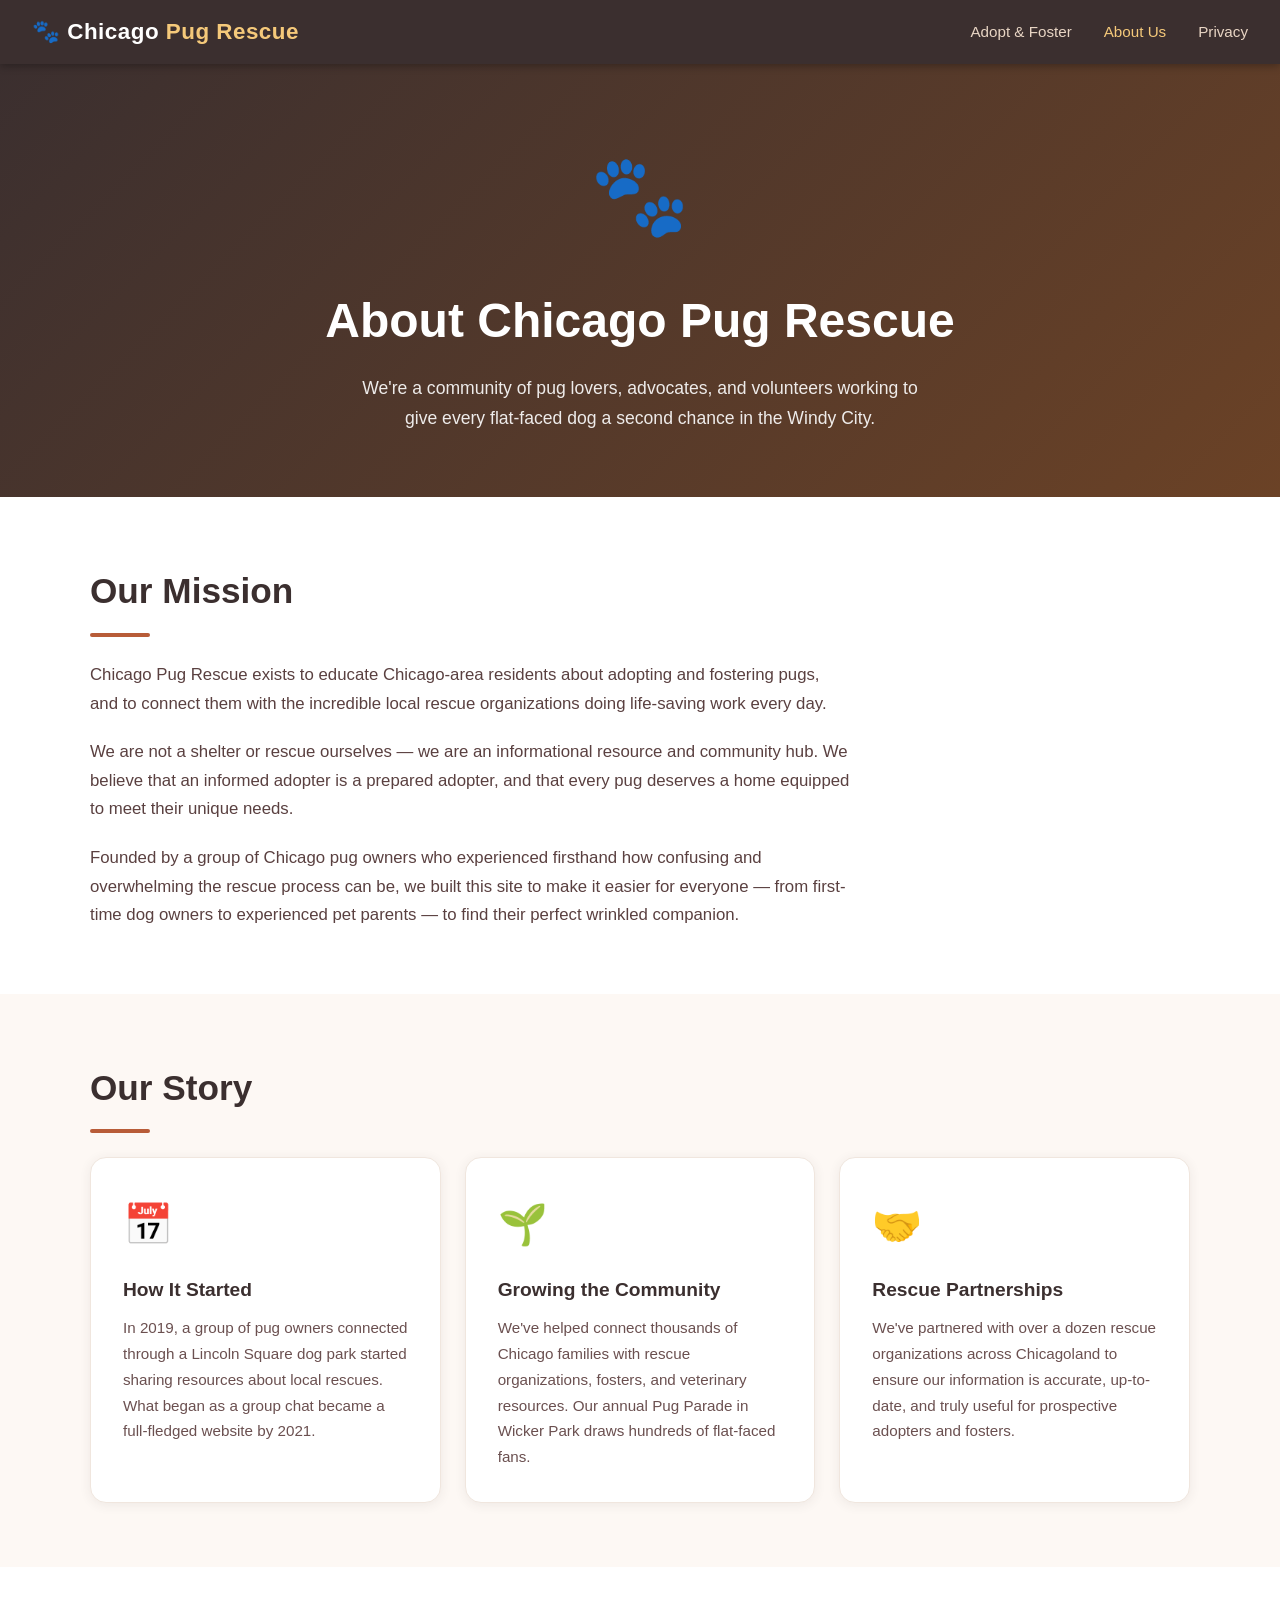
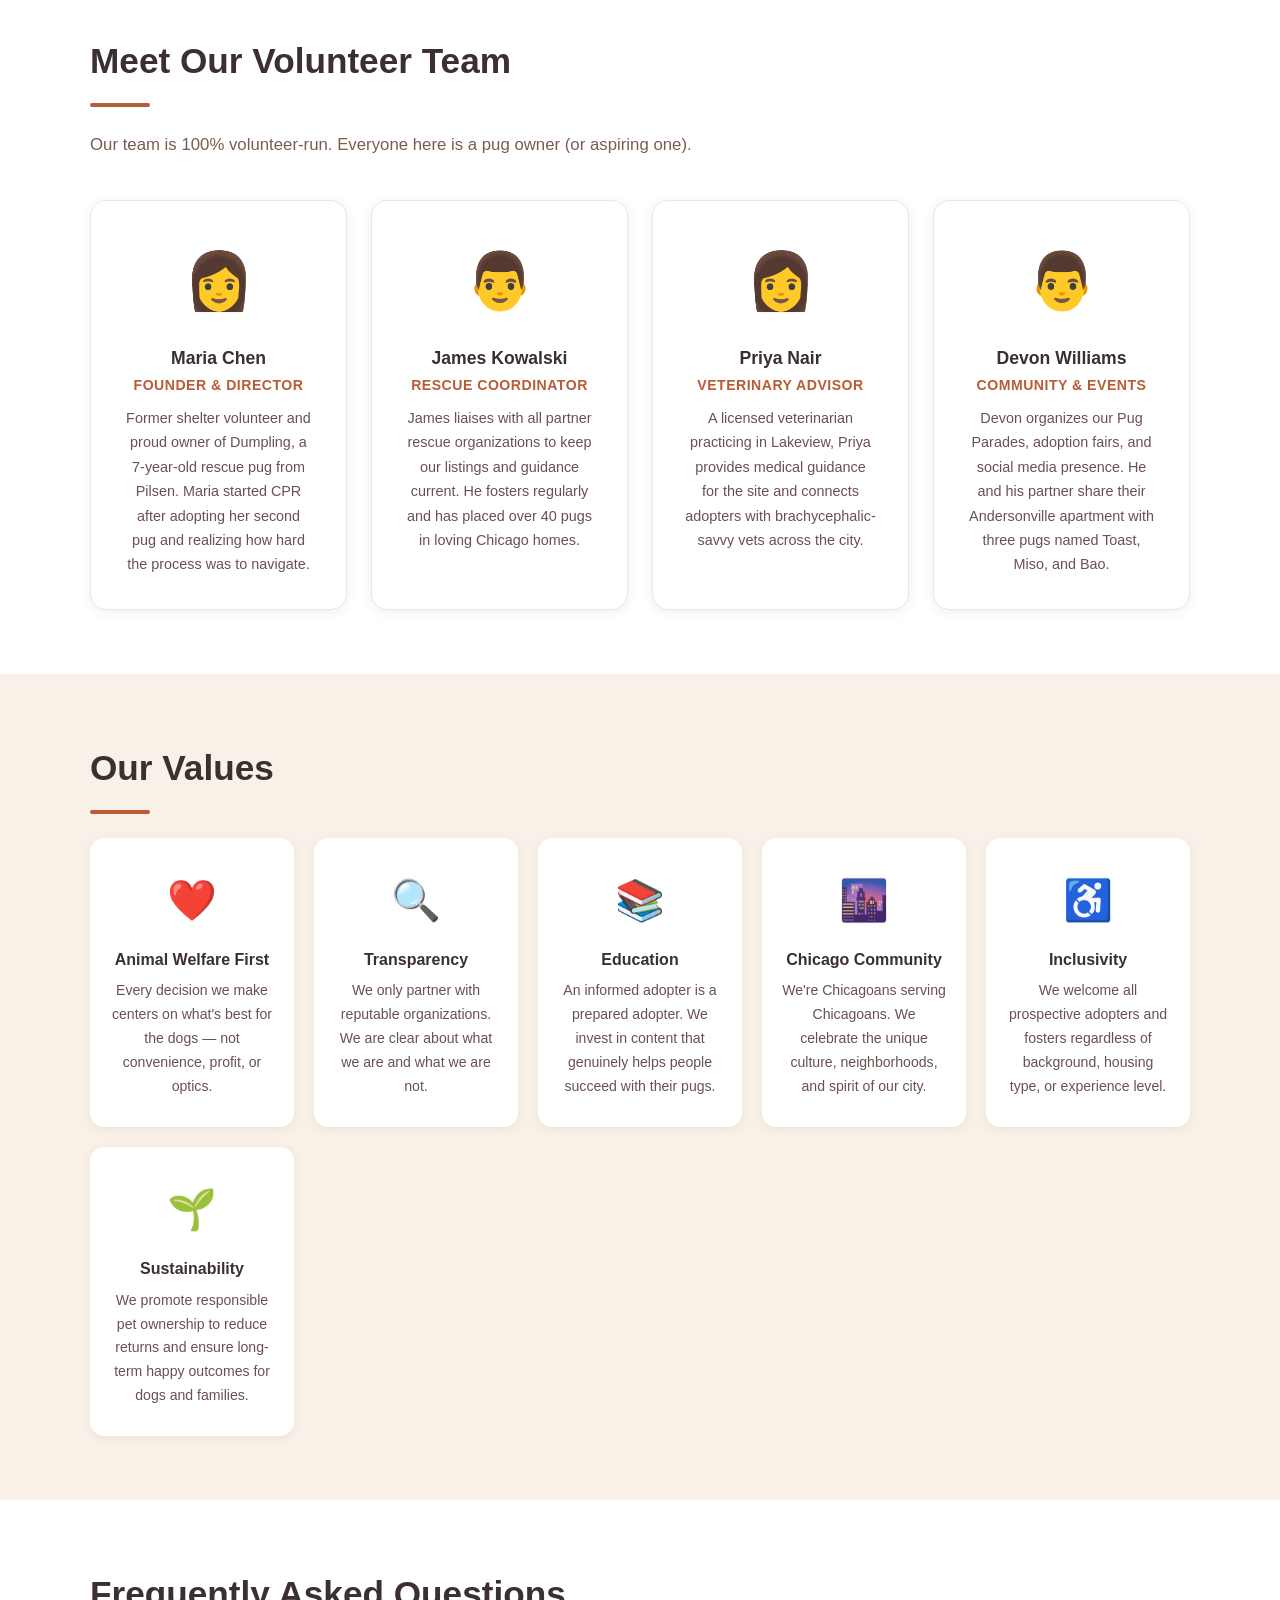
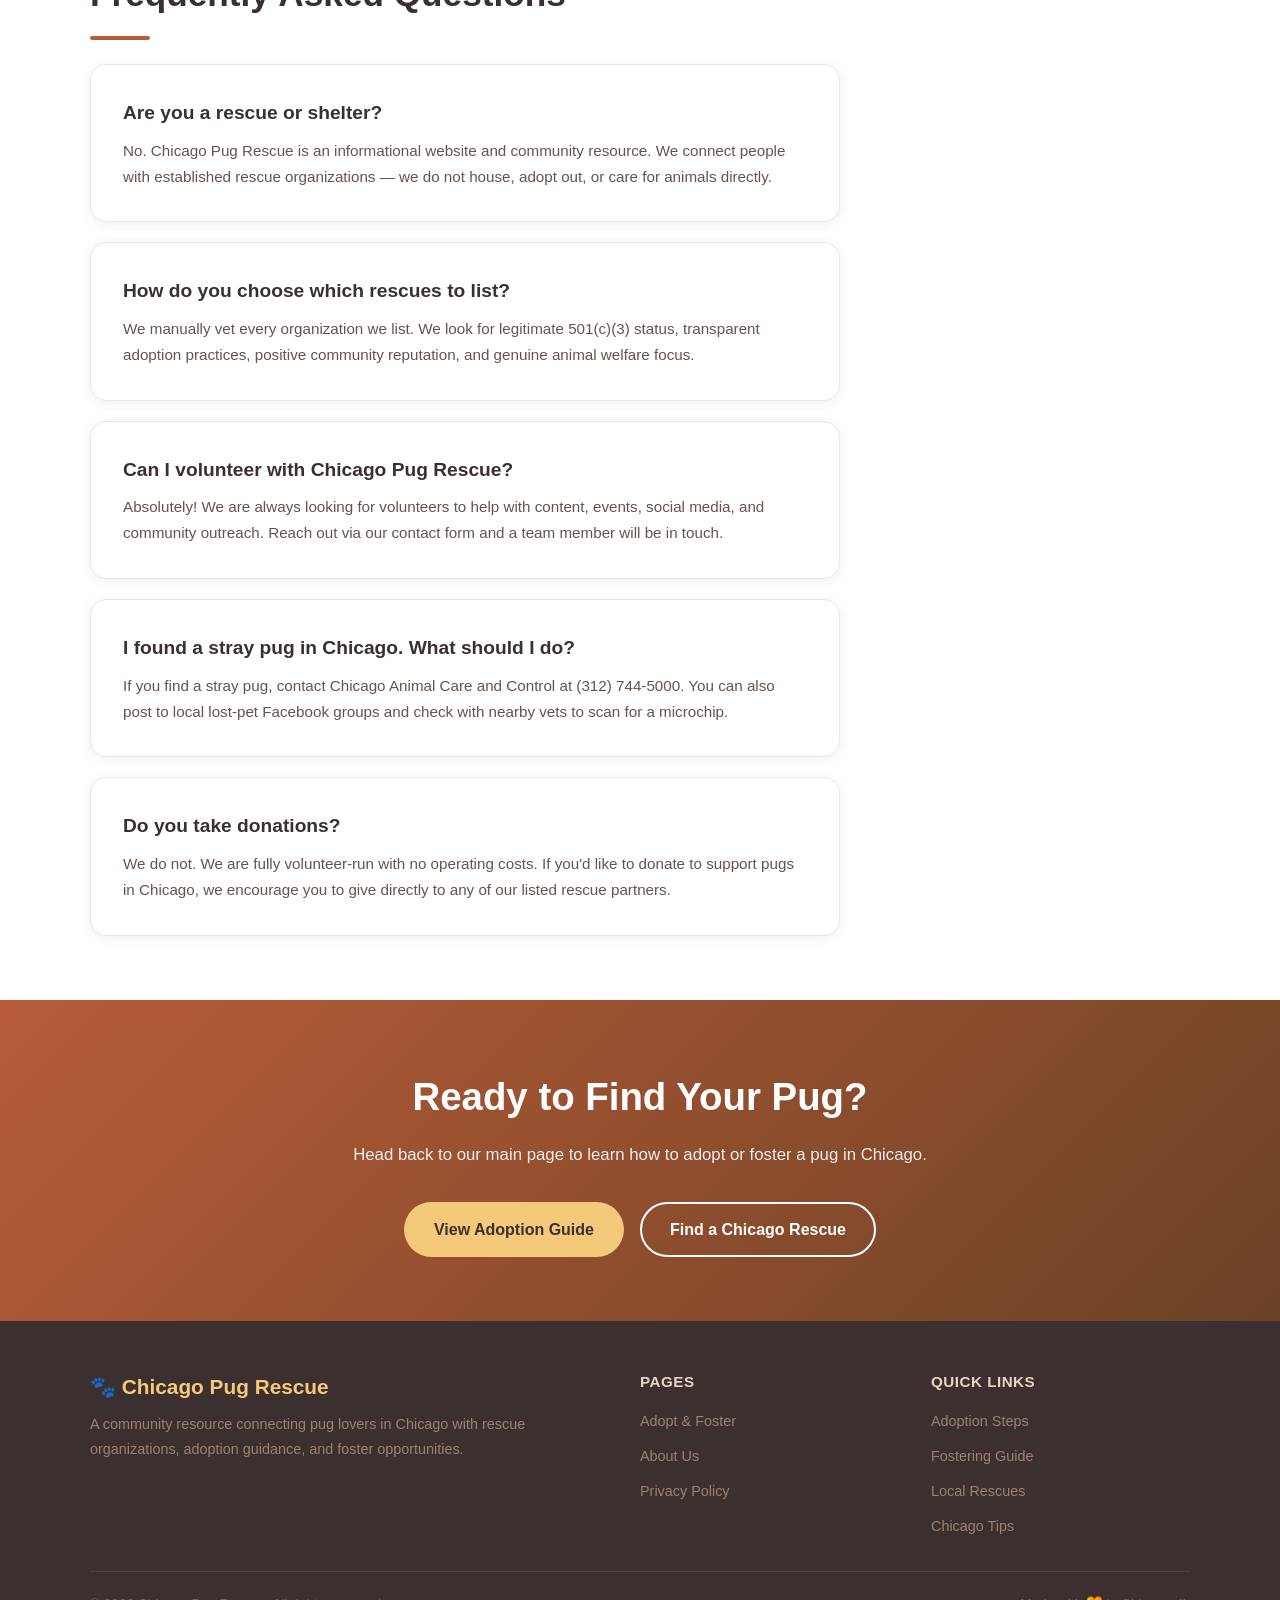
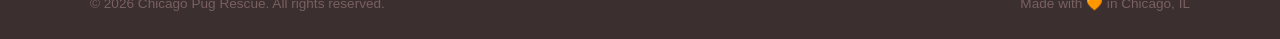
==== about.html @ e065d927 "Add Chicago Pug Rescue website with adoption, about, and privacy pages - index.html: Full guide to a" ====
<!DOCTYPE html>
<html lang="en">
<head>
  <meta charset="UTF-8" />
  <meta name="viewport" content="width=device-width, initial-scale=1.0" />
  <title>About Us | Chicago Pug Rescue</title>
  <meta name="description" content="Learn about the Chicago Pug Rescue team — passionate pug lovers dedicated to connecting dogs in need with loving Chicago families." />
  <link rel="stylesheet" href="styles.css" />
</head>
<body>

  <!-- NAV -->
  <nav>
    <div class="nav-logo">🐾 <span>Chicago</span> Pug Rescue</div>
    <ul class="nav-links">
      <li><a href="index.html">Adopt &amp; Foster</a></li>
      <li><a href="about.html" class="active">About Us</a></li>
      <li><a href="privacy.html">Privacy</a></li>
    </ul>
  </nav>

  <!-- HERO -->
  <header class="about-hero">
    <span class="hero-emoji">🐾</span>
    <h1>About Chicago Pug Rescue</h1>
    <p>We're a community of pug lovers, advocates, and volunteers working to give every flat-faced dog a second chance in the Windy City.</p>
  </header>

  <!-- MISSION -->
  <section class="bg-white">
    <div class="container">
      <h2 class="section-title">Our Mission</h2>
      <div class="divider"></div>
      <p style="max-width:760px; color:#5a4040; font-size:1.05rem; margin-bottom:1.25rem;">
        Chicago Pug Rescue exists to educate Chicago-area residents about adopting and fostering pugs, and to connect them with the incredible local rescue organizations doing life-saving work every day.
      </p>
      <p style="max-width:760px; color:#5a4040; font-size:1.05rem; margin-bottom:1.25rem;">
        We are not a shelter or rescue ourselves — we are an informational resource and community hub. We believe that an informed adopter is a prepared adopter, and that every pug deserves a home equipped to meet their unique needs.
      </p>
      <p style="max-width:760px; color:#5a4040; font-size:1.05rem;">
        Founded by a group of Chicago pug owners who experienced firsthand how confusing and overwhelming the rescue process can be, we built this site to make it easier for everyone — from first-time dog owners to experienced pet parents — to find their perfect wrinkled companion.
      </p>
    </div>
  </section>

  <!-- OUR STORY -->
  <section class="bg-light">
    <div class="container">
      <h2 class="section-title">Our Story</h2>
      <div class="divider"></div>
      <div class="cards-grid">
        <div class="card">
          <div class="card-icon">📅</div>
          <h3>How It Started</h3>
          <p>In 2019, a group of pug owners connected through a Lincoln Square dog park started sharing resources about local rescues. What began as a group chat became a full-fledged website by 2021.</p>
        </div>
        <div class="card">
          <div class="card-icon">🌱</div>
          <h3>Growing the Community</h3>
          <p>We've helped connect thousands of Chicago families with rescue organizations, fosters, and veterinary resources. Our annual Pug Parade in Wicker Park draws hundreds of flat-faced fans.</p>
        </div>
        <div class="card">
          <div class="card-icon">🤝</div>
          <h3>Rescue Partnerships</h3>
          <p>We've partnered with over a dozen rescue organizations across Chicagoland to ensure our information is accurate, up-to-date, and truly useful for prospective adopters and fosters.</p>
        </div>
      </div>
    </div>
  </section>

  <!-- TEAM -->
  <section class="bg-white">
    <div class="container">
      <h2 class="section-title">Meet Our Volunteer Team</h2>
      <div class="divider"></div>
      <p class="section-subtitle">Our team is 100% volunteer-run. Everyone here is a pug owner (or aspiring one).</p>
      <div class="team-grid">
        <div class="team-card">
          <div class="team-avatar">👩</div>
          <h3>Maria Chen</h3>
          <div class="role">Founder &amp; Director</div>
          <p>Former shelter volunteer and proud owner of Dumpling, a 7-year-old rescue pug from Pilsen. Maria started CPR after adopting her second pug and realizing how hard the process was to navigate.</p>
        </div>
        <div class="team-card">
          <div class="team-avatar">👨</div>
          <h3>James Kowalski</h3>
          <div class="role">Rescue Coordinator</div>
          <p>James liaises with all partner rescue organizations to keep our listings and guidance current. He fosters regularly and has placed over 40 pugs in loving Chicago homes.</p>
        </div>
        <div class="team-card">
          <div class="team-avatar">👩</div>
          <h3>Priya Nair</h3>
          <div class="role">Veterinary Advisor</div>
          <p>A licensed veterinarian practicing in Lakeview, Priya provides medical guidance for the site and connects adopters with brachycephalic-savvy vets across the city.</p>
        </div>
        <div class="team-card">
          <div class="team-avatar">👨</div>
          <h3>Devon Williams</h3>
          <div class="role">Community &amp; Events</div>
          <p>Devon organizes our Pug Parades, adoption fairs, and social media presence. He and his partner share their Andersonville apartment with three pugs named Toast, Miso, and Bao.</p>
        </div>
      </div>
    </div>
  </section>

  <!-- VALUES -->
  <section class="bg-warm">
    <div class="container">
      <h2 class="section-title">Our Values</h2>
      <div class="divider"></div>
      <div class="values-grid">
        <div class="value-item">
          <div class="v-icon">❤️</div>
          <h4>Animal Welfare First</h4>
          <p>Every decision we make centers on what's best for the dogs — not convenience, profit, or optics.</p>
        </div>
        <div class="value-item">
          <div class="v-icon">🔍</div>
          <h4>Transparency</h4>
          <p>We only partner with reputable organizations. We are clear about what we are and what we are not.</p>
        </div>
        <div class="value-item">
          <div class="v-icon">📚</div>
          <h4>Education</h4>
          <p>An informed adopter is a prepared adopter. We invest in content that genuinely helps people succeed with their pugs.</p>
        </div>
        <div class="value-item">
          <div class="v-icon">🌆</div>
          <h4>Chicago Community</h4>
          <p>We're Chicagoans serving Chicagoans. We celebrate the unique culture, neighborhoods, and spirit of our city.</p>
        </div>
        <div class="value-item">
          <div class="v-icon">♿</div>
          <h4>Inclusivity</h4>
          <p>We welcome all prospective adopters and fosters regardless of background, housing type, or experience level.</p>
        </div>
        <div class="value-item">
          <div class="v-icon">🌱</div>
          <h4>Sustainability</h4>
          <p>We promote responsible pet ownership to reduce returns and ensure long-term happy outcomes for dogs and families.</p>
        </div>
      </div>
    </div>
  </section>

  <!-- FAQs -->
  <section class="bg-white">
    <div class="container">
      <h2 class="section-title">Frequently Asked Questions</h2>
      <div class="divider"></div>
      <div style="max-width:750px; display:flex; flex-direction:column; gap:1.25rem;">

        <div class="card">
          <h3>Are you a rescue or shelter?</h3>
          <p>No. Chicago Pug Rescue is an informational website and community resource. We connect people with established rescue organizations — we do not house, adopt out, or care for animals directly.</p>
        </div>

        <div class="card">
          <h3>How do you choose which rescues to list?</h3>
          <p>We manually vet every organization we list. We look for legitimate 501(c)(3) status, transparent adoption practices, positive community reputation, and genuine animal welfare focus.</p>
        </div>

        <div class="card">
          <h3>Can I volunteer with Chicago Pug Rescue?</h3>
          <p>Absolutely! We are always looking for volunteers to help with content, events, social media, and community outreach. Reach out via our contact form and a team member will be in touch.</p>
        </div>

        <div class="card">
          <h3>I found a stray pug in Chicago. What should I do?</h3>
          <p>If you find a stray pug, contact Chicago Animal Care and Control at (312) 744-5000. You can also post to local lost-pet Facebook groups and check with nearby vets to scan for a microchip.</p>
        </div>

        <div class="card">
          <h3>Do you take donations?</h3>
          <p>We do not. We are fully volunteer-run with no operating costs. If you'd like to donate to support pugs in Chicago, we encourage you to give directly to any of our listed rescue partners.</p>
        </div>

      </div>
    </div>
  </section>

  <!-- CTA -->
  <div class="cta-banner">
    <div class="container">
      <h2>Ready to Find Your Pug?</h2>
      <p>Head back to our main page to learn how to adopt or foster a pug in Chicago.</p>
      <div class="hero-btns">
        <a href="index.html" class="btn btn-primary">View Adoption Guide</a>
        <a href="index.html#organizations" class="btn btn-secondary">Find a Chicago Rescue</a>
      </div>
    </div>
  </div>

  <!-- FOOTER -->
  <footer>
    <div class="footer-inner">
      <div>
        <div class="footer-brand">🐾 Chicago Pug Rescue</div>
        <p>A community resource connecting pug lovers in Chicago with rescue organizations, adoption guidance, and foster opportunities.</p>
      </div>
      <div>
        <h4>Pages</h4>
        <ul class="footer-links">
          <li><a href="index.html">Adopt &amp; Foster</a></li>
          <li><a href="about.html">About Us</a></li>
          <li><a href="privacy.html">Privacy Policy</a></li>
        </ul>
      </div>
      <div>
        <h4>Quick Links</h4>
        <ul class="footer-links">
          <li><a href="index.html#adopt">Adoption Steps</a></li>
          <li><a href="index.html#foster">Fostering Guide</a></li>
          <li><a href="index.html#organizations">Local Rescues</a></li>
          <li><a href="index.html#chicago-tips">Chicago Tips</a></li>
        </ul>
      </div>
    </div>
    <div class="footer-bottom">
      <span>&copy; 2026 Chicago Pug Rescue. All rights reserved.</span>
      <span>Made with 🧡 in Chicago, IL</span>
    </div>
  </footer>

</body>
</html>
---- styles.css ----
/* ===== RESET & BASE ===== */
*, *::before, *::after {
  box-sizing: border-box;
  margin: 0;
  padding: 0;
}

html {
  scroll-behavior: smooth;
}

body {
  font-family: 'Segoe UI', Tahoma, Geneva, Verdana, sans-serif;
  color: #3b2f2f;
  background: #fdf8f4;
  line-height: 1.7;
}

a {
  color: #b85c38;
  text-decoration: none;
}

a:hover {
  text-decoration: underline;
}

img {
  max-width: 100%;
  display: block;
}

/* ===== NAV ===== */
nav {
  background: #3b2f2f;
  padding: 0 2rem;
  position: sticky;
  top: 0;
  z-index: 100;
  display: flex;
  align-items: center;
  justify-content: space-between;
  height: 64px;
  box-shadow: 0 2px 8px rgba(0,0,0,0.3);
}

.nav-logo {
  font-size: 1.4rem;
  font-weight: 700;
  color: #f5c97a;
  letter-spacing: 0.5px;
}

.nav-logo span {
  color: #fff;
}

.nav-links {
  list-style: none;
  display: flex;
  gap: 2rem;
}

.nav-links a {
  color: #e8d5c4;
  font-weight: 500;
  font-size: 0.95rem;
  transition: color 0.2s;
}

.nav-links a:hover,
.nav-links a.active {
  color: #f5c97a;
  text-decoration: none;
}

/* ===== HERO ===== */
.hero {
  background: linear-gradient(135deg, #3b2f2f 0%, #6b4226 60%, #b85c38 100%);
  color: #fff;
  text-align: center;
  padding: 5rem 2rem 4rem;
  position: relative;
  overflow: hidden;
}

.hero::before {
  content: '';
  position: absolute;
  inset: 0;
  background: url("data:image/svg+xml,%3Csvg width='60' height='60' viewBox='0 0 60 60' xmlns='http://www.w3.org/2000/svg'%3E%3Cg fill='none' fill-rule='evenodd'%3E%3Cg fill='%23ffffff' fill-opacity='0.04'%3E%3Cpath d='M36 34v-4h-2v4h-4v2h4v4h2v-4h4v-2h-4zm0-30V0h-2v4h-4v2h4v4h2V6h4V4h-4zM6 34v-4H4v4H0v2h4v4h2v-4h4v-2H6zM6 4V0H4v4H0v2h4v4h2V6h4V4H6z'/%3E%3C/g%3E%3C/g%3E%3C/svg%3E");
}

.hero-emoji {
  font-size: 5rem;
  margin-bottom: 1rem;
  display: block;
}

.hero h1 {
  font-size: clamp(2rem, 5vw, 3.5rem);
  font-weight: 800;
  margin-bottom: 1rem;
  text-shadow: 0 2px 8px rgba(0,0,0,0.3);
}

.hero p {
  font-size: 1.2rem;
  max-width: 600px;
  margin: 0 auto 2rem;
  opacity: 0.9;
}

.hero-btns {
  display: flex;
  gap: 1rem;
  justify-content: center;
  flex-wrap: wrap;
}

/* ===== BUTTONS ===== */
.btn {
  display: inline-block;
  padding: 0.75rem 1.75rem;
  border-radius: 50px;
  font-weight: 600;
  font-size: 1rem;
  cursor: pointer;
  transition: transform 0.15s, box-shadow 0.15s;
  border: 2px solid transparent;
}

.btn:hover {
  transform: translateY(-2px);
  box-shadow: 0 6px 20px rgba(0,0,0,0.2);
  text-decoration: none;
}

.btn-primary {
  background: #f5c97a;
  color: #3b2f2f;
}

.btn-secondary {
  background: transparent;
  border-color: #fff;
  color: #fff;
}

/* ===== SECTIONS ===== */
section {
  padding: 4rem 2rem;
}

.container {
  max-width: 1100px;
  margin: 0 auto;
}

.section-title {
  font-size: clamp(1.6rem, 3vw, 2.2rem);
  font-weight: 700;
  color: #3b2f2f;
  margin-bottom: 0.5rem;
}

.section-subtitle {
  color: #7a5c50;
  font-size: 1.05rem;
  margin-bottom: 2.5rem;
}

.divider {
  width: 60px;
  height: 4px;
  background: #b85c38;
  border-radius: 2px;
  margin: 0.75rem 0 1.5rem;
}

/* ===== CARDS ===== */
.cards-grid {
  display: grid;
  grid-template-columns: repeat(auto-fit, minmax(280px, 1fr));
  gap: 1.5rem;
}

.card {
  background: #fff;
  border-radius: 16px;
  padding: 2rem;
  box-shadow: 0 2px 12px rgba(59,47,47,0.08);
  border: 1px solid #f0e6de;
  transition: transform 0.2s, box-shadow 0.2s;
}

.card:hover {
  transform: translateY(-4px);
  box-shadow: 0 8px 24px rgba(59,47,47,0.14);
}

.card-icon {
  font-size: 2.5rem;
  margin-bottom: 1rem;
}

.card h3 {
  font-size: 1.2rem;
  font-weight: 700;
  margin-bottom: 0.5rem;
  color: #3b2f2f;
}

.card p {
  color: #6b5050;
  font-size: 0.95rem;
}

/* ===== ORG LIST ===== */
.org-list {
  display: grid;
  grid-template-columns: repeat(auto-fit, minmax(300px, 1fr));
  gap: 1.5rem;
}

.org-card {
  background: #fff;
  border-radius: 16px;
  padding: 1.75rem;
  box-shadow: 0 2px 12px rgba(59,47,47,0.08);
  border-left: 5px solid #b85c38;
}

.org-card h3 {
  font-size: 1.15rem;
  font-weight: 700;
  color: #3b2f2f;
  margin-bottom: 0.4rem;
}

.org-card .org-type {
  display: inline-block;
  background: #f5e6d8;
  color: #b85c38;
  font-size: 0.78rem;
  font-weight: 600;
  padding: 0.2rem 0.7rem;
  border-radius: 20px;
  margin-bottom: 0.75rem;
  text-transform: uppercase;
  letter-spacing: 0.5px;
}

.org-card p {
  color: #6b5050;
  font-size: 0.92rem;
  margin-bottom: 0.4rem;
}

.org-card a {
  font-size: 0.92rem;
  font-weight: 600;
}

/* ===== STEPS ===== */
.steps-list {
  counter-reset: steps;
  list-style: none;
  display: flex;
  flex-direction: column;
  gap: 1.25rem;
  max-width: 750px;
}

.step-item {
  counter-increment: steps;
  display: flex;
  align-items: flex-start;
  gap: 1.25rem;
  background: #fff;
  border-radius: 14px;
  padding: 1.5rem;
  box-shadow: 0 2px 10px rgba(59,47,47,0.07);
  border: 1px solid #f0e6de;
}

.step-item::before {
  content: counter(steps);
  flex-shrink: 0;
  width: 42px;
  height: 42px;
  background: #b85c38;
  color: #fff;
  border-radius: 50%;
  display: flex;
  align-items: center;
  justify-content: center;
  font-weight: 800;
  font-size: 1.1rem;
}

.step-item h4 {
  font-weight: 700;
  color: #3b2f2f;
  margin-bottom: 0.25rem;
}

.step-item p {
  color: #6b5050;
  font-size: 0.93rem;
}

/* ===== TIPS BOX ===== */
.tips-box {
  background: linear-gradient(135deg, #fdf0e4, #fff8f2);
  border-radius: 20px;
  padding: 2.5rem;
  border: 1px solid #f0d8c4;
}

.tips-grid {
  display: grid;
  grid-template-columns: repeat(auto-fit, minmax(240px, 1fr));
  gap: 1rem;
  margin-top: 1.5rem;
}

.tip-item {
  display: flex;
  gap: 0.75rem;
  align-items: flex-start;
}

.tip-icon {
  font-size: 1.4rem;
  flex-shrink: 0;
  margin-top: 2px;
}

.tip-item p {
  font-size: 0.93rem;
  color: #5a4040;
}

/* ===== BANNER ===== */
.cta-banner {
  background: linear-gradient(135deg, #b85c38, #6b4226);
  color: #fff;
  text-align: center;
  padding: 4rem 2rem;
  border-radius: 0;
}

.cta-banner h2 {
  font-size: clamp(1.6rem, 3vw, 2.4rem);
  margin-bottom: 0.75rem;
}

.cta-banner p {
  opacity: 0.9;
  margin-bottom: 2rem;
  font-size: 1.05rem;
}

/* ===== BG ALTERNATING ===== */
.bg-light {
  background: #fdf8f4;
}

.bg-white {
  background: #fff;
}

.bg-warm {
  background: #f9f0e8;
}

/* ===== ABOUT PAGE ===== */
.about-hero {
  background: linear-gradient(135deg, #3b2f2f, #6b4226);
  color: #fff;
  text-align: center;
  padding: 4rem 2rem;
}

.about-hero h1 {
  font-size: clamp(2rem, 4vw, 3rem);
  font-weight: 800;
  margin-bottom: 0.75rem;
}

.about-hero p {
  opacity: 0.9;
  max-width: 580px;
  margin: 0 auto;
  font-size: 1.1rem;
}

.team-grid {
  display: grid;
  grid-template-columns: repeat(auto-fit, minmax(220px, 1fr));
  gap: 1.5rem;
}

.team-card {
  background: #fff;
  border-radius: 16px;
  padding: 2rem;
  text-align: center;
  box-shadow: 0 2px 12px rgba(59,47,47,0.08);
  border: 1px solid #f0e6de;
}

.team-avatar {
  font-size: 3.5rem;
  margin-bottom: 1rem;
}

.team-card h3 {
  font-size: 1.1rem;
  font-weight: 700;
  color: #3b2f2f;
}

.team-card .role {
  color: #b85c38;
  font-size: 0.88rem;
  font-weight: 600;
  text-transform: uppercase;
  letter-spacing: 0.5px;
  margin-bottom: 0.5rem;
}

.team-card p {
  color: #6b5050;
  font-size: 0.9rem;
}

.values-grid {
  display: grid;
  grid-template-columns: repeat(auto-fit, minmax(200px, 1fr));
  gap: 1.25rem;
}

.value-item {
  text-align: center;
  padding: 1.75rem 1.25rem;
  background: #fff;
  border-radius: 14px;
  box-shadow: 0 2px 10px rgba(59,47,47,0.07);
}

.value-item .v-icon {
  font-size: 2.5rem;
  margin-bottom: 0.75rem;
}

.value-item h4 {
  font-weight: 700;
  color: #3b2f2f;
  margin-bottom: 0.4rem;
}

.value-item p {
  color: #6b5050;
  font-size: 0.88rem;
}

/* ===== PRIVACY PAGE ===== */
.privacy-hero {
  background: linear-gradient(135deg, #3b2f2f, #6b4226);
  color: #fff;
  text-align: center;
  padding: 4rem 2rem;
}

.privacy-hero h1 {
  font-size: clamp(2rem, 4vw, 3rem);
  font-weight: 800;
  margin-bottom: 0.75rem;
}

.privacy-content {
  max-width: 800px;
  margin: 0 auto;
}

.privacy-content h2 {
  font-size: 1.4rem;
  font-weight: 700;
  color: #3b2f2f;
  margin: 2.5rem 0 0.75rem;
}

.privacy-content h2:first-of-type {
  margin-top: 0;
}

.privacy-content p,
.privacy-content li {
  color: #5a4040;
  font-size: 0.97rem;
  margin-bottom: 0.75rem;
}

.privacy-content ul {
  padding-left: 1.5rem;
  margin-bottom: 0.75rem;
}

.privacy-content li {
  margin-bottom: 0.4rem;
}

.privacy-updated {
  background: #f5e6d8;
  color: #7a4a30;
  border-radius: 8px;
  padding: 0.75rem 1.25rem;
  font-size: 0.88rem;
  margin-bottom: 2.5rem;
  display: inline-block;
}

/* ===== FOOTER ===== */
footer {
  background: #3b2f2f;
  color: #c4a898;
  padding: 3rem 2rem 1.5rem;
}

.footer-inner {
  max-width: 1100px;
  margin: 0 auto;
  display: grid;
  grid-template-columns: 2fr 1fr 1fr;
  gap: 2rem;
  padding-bottom: 2rem;
  border-bottom: 1px solid rgba(255,255,255,0.1);
}

.footer-brand {
  font-size: 1.3rem;
  font-weight: 700;
  color: #f5c97a;
  margin-bottom: 0.5rem;
}

.footer-inner p {
  font-size: 0.9rem;
  color: #a08070;
}

.footer-inner h4 {
  color: #e8d5c4;
  font-size: 0.95rem;
  font-weight: 700;
  margin-bottom: 0.75rem;
  text-transform: uppercase;
  letter-spacing: 0.5px;
}

.footer-links {
  list-style: none;
  display: flex;
  flex-direction: column;
  gap: 0.5rem;
}

.footer-links a {
  color: #a08070;
  font-size: 0.9rem;
  transition: color 0.2s;
}

.footer-links a:hover {
  color: #f5c97a;
  text-decoration: none;
}

.footer-bottom {
  max-width: 1100px;
  margin: 1.25rem auto 0;
  display: flex;
  justify-content: space-between;
  align-items: center;
  font-size: 0.85rem;
  color: #7a6060;
  flex-wrap: wrap;
  gap: 0.5rem;
}

/* ===== RESPONSIVE ===== */
@media (max-width: 700px) {
  nav {
    padding: 0 1rem;
  }
  .nav-links {
    gap: 1rem;
  }
  .footer-inner {
    grid-template-columns: 1fr;
  }
  .footer-bottom {
    flex-direction: column;
    text-align: center;
  }
}
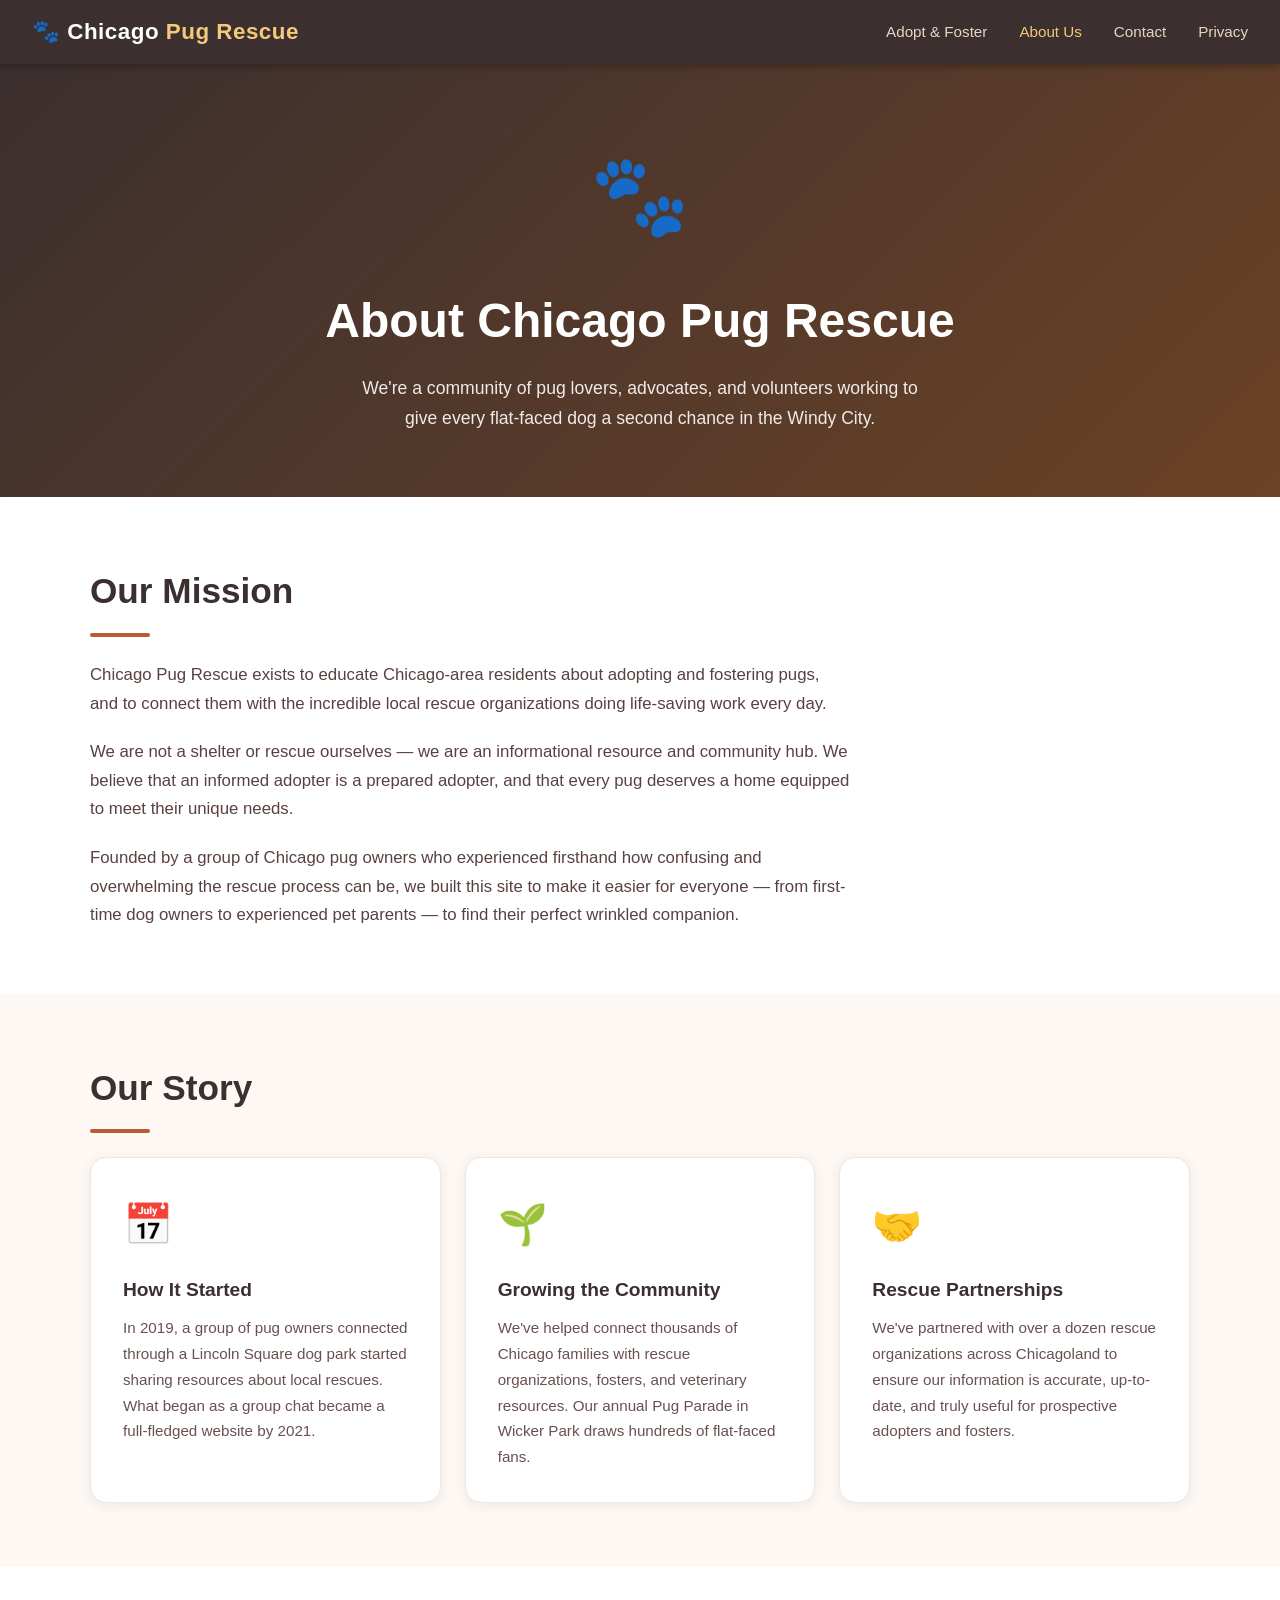
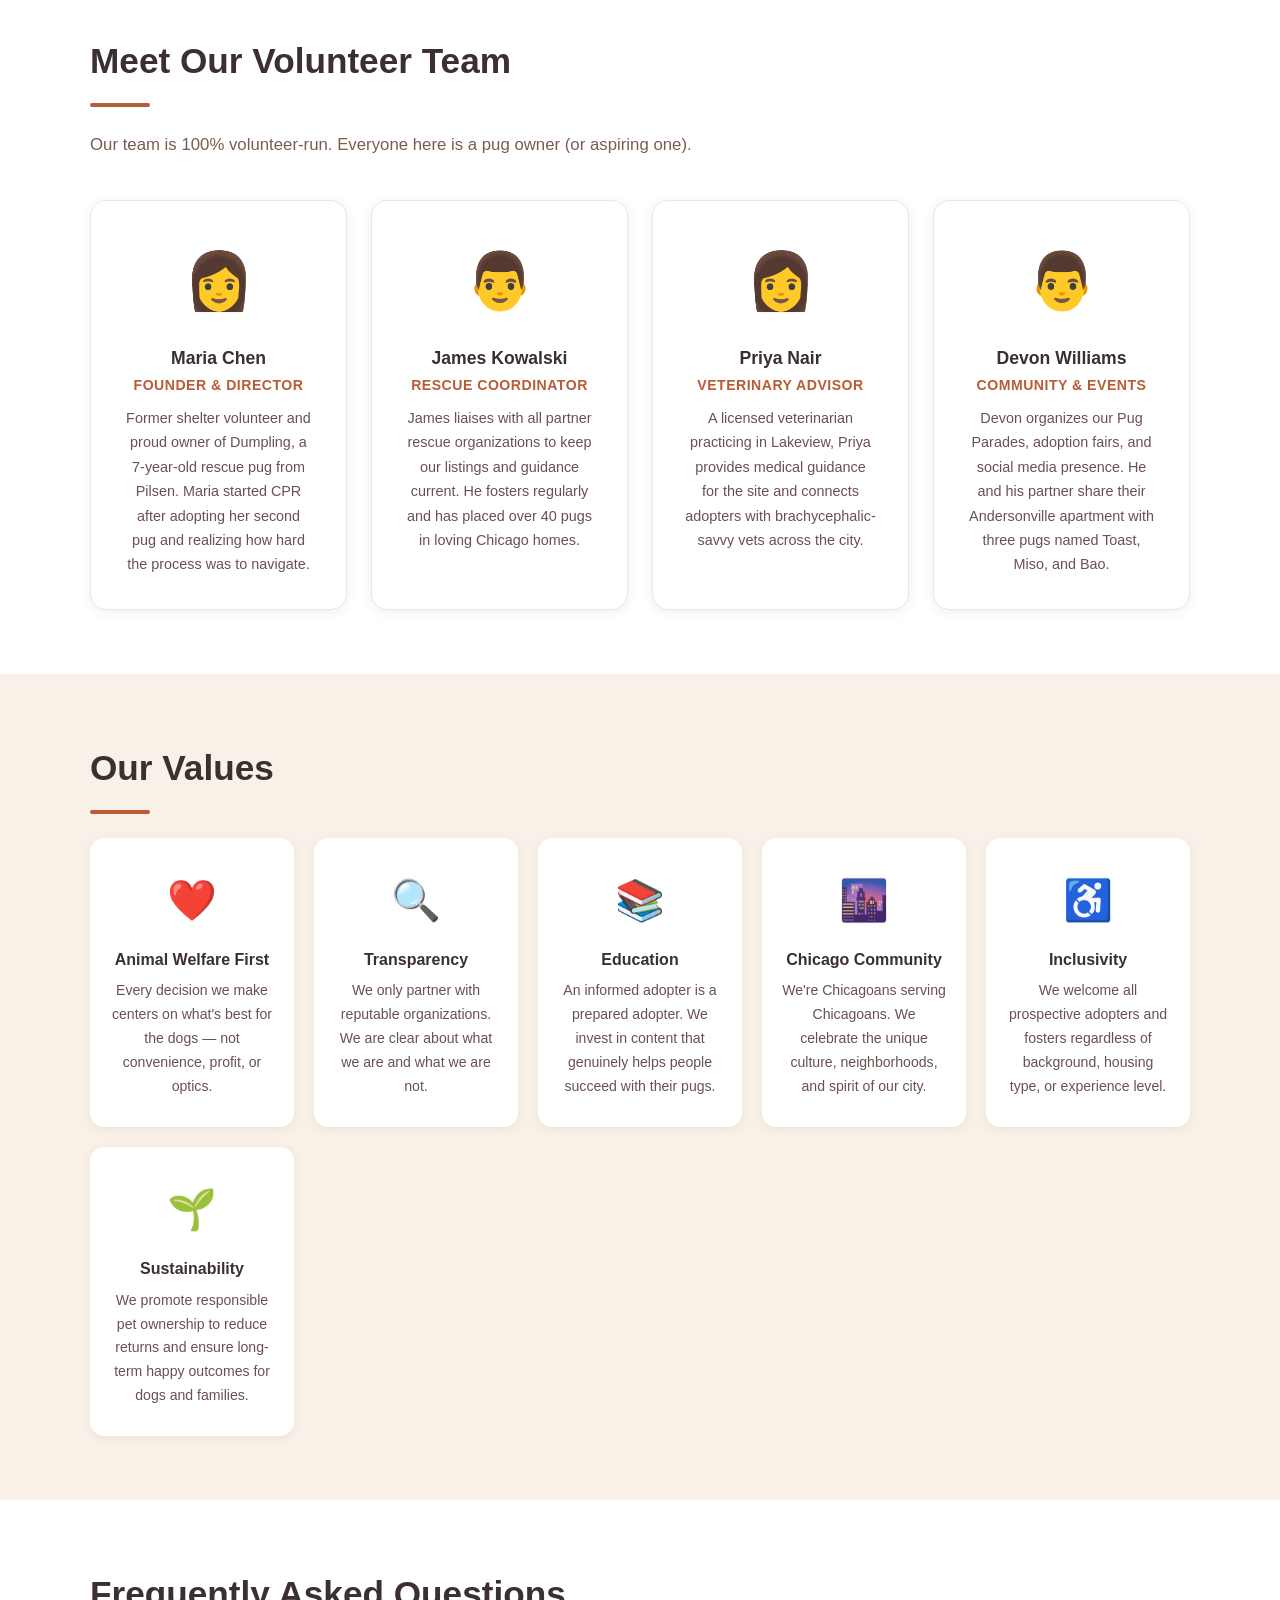
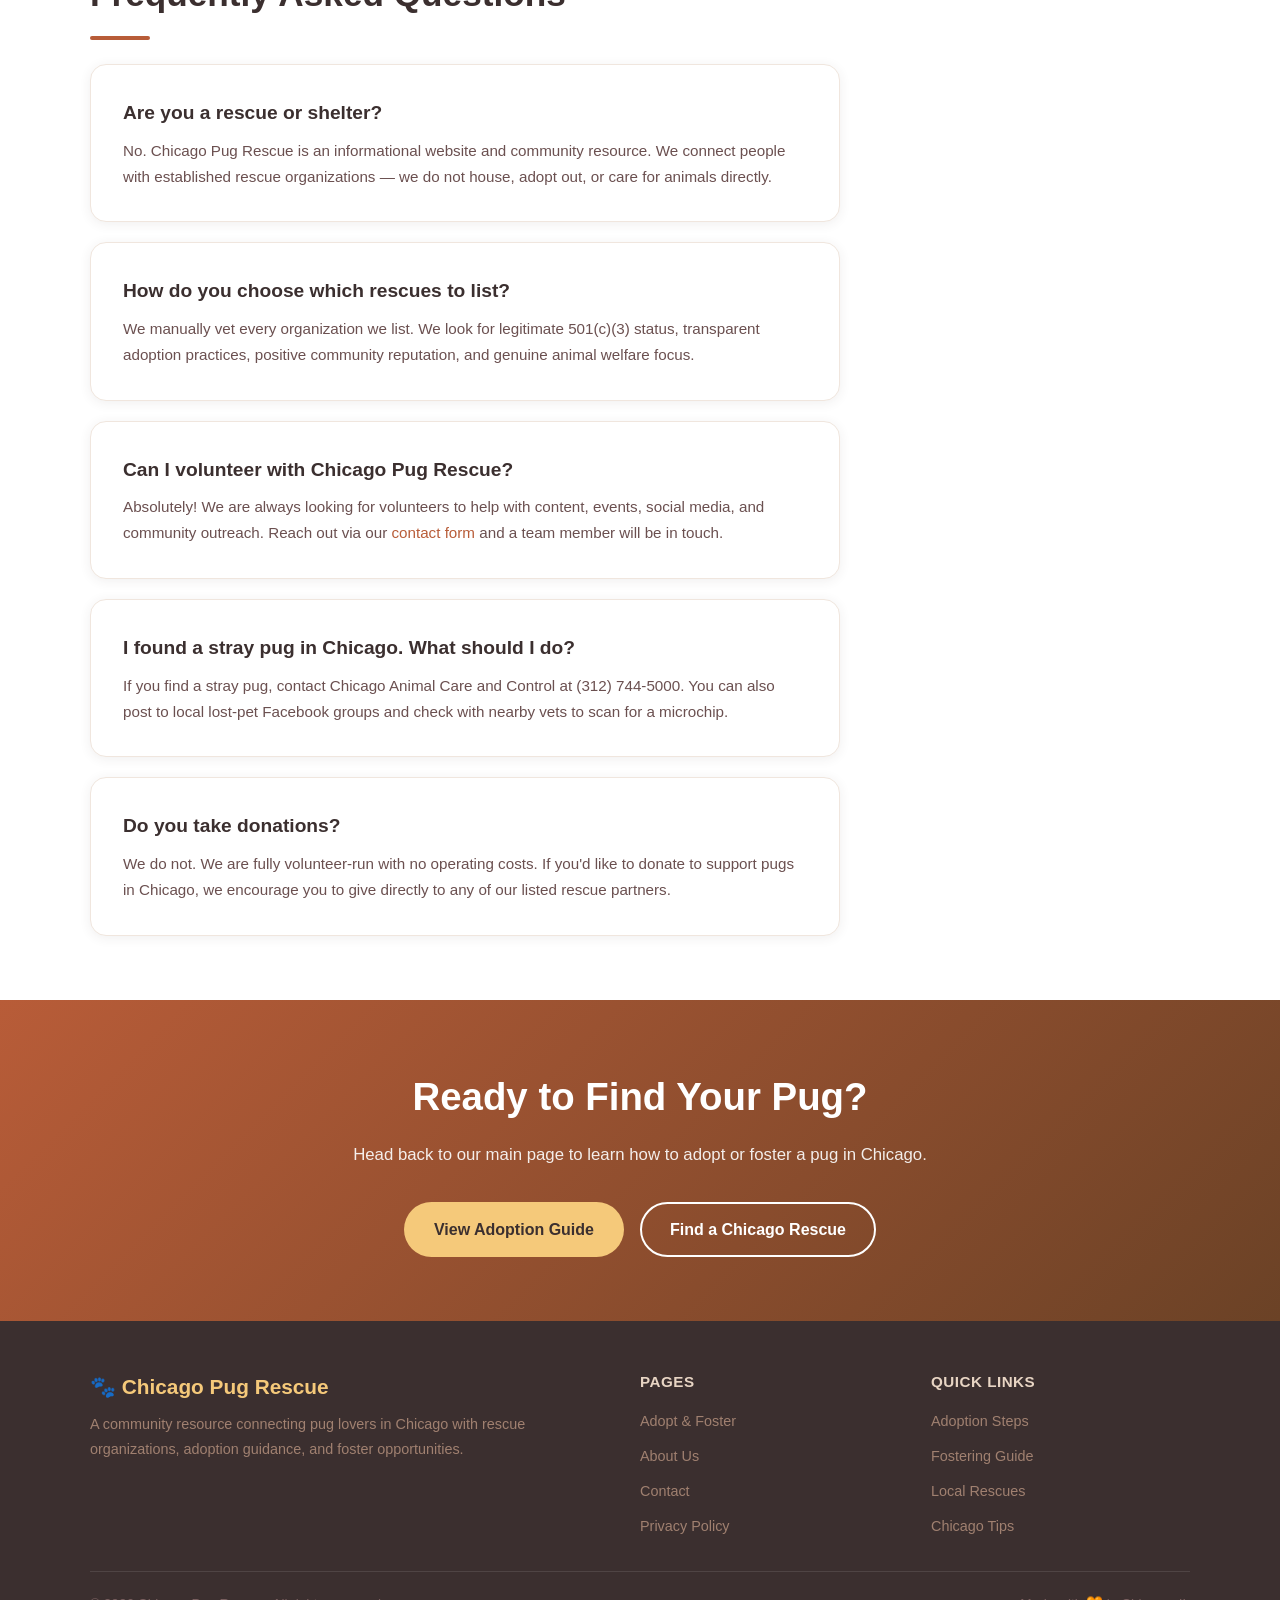
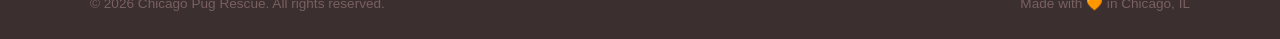
==== commit 6f88ddb1: "Add contact page to fulfill the referenced-but-missing contact form The about.html FAQ told visitors" ====
--- a/about.html
+++ b/about.html
@@ -15,6 +15,7 @@
     <ul class="nav-links">
       <li><a href="index.html">Adopt &amp; Foster</a></li>
       <li><a href="about.html" class="active">About Us</a></li>
+      <li><a href="contact.html">Contact</a></li>
       <li><a href="privacy.html">Privacy</a></li>
     </ul>
   </nav>
@@ -162,7 +163,7 @@
 
         <div class="card">
           <h3>Can I volunteer with Chicago Pug Rescue?</h3>
-          <p>Absolutely! We are always looking for volunteers to help with content, events, social media, and community outreach. Reach out via our contact form and a team member will be in touch.</p>
+          <p>Absolutely! We are always looking for volunteers to help with content, events, social media, and community outreach. Reach out via our <a href="contact.html">contact form</a> and a team member will be in touch.</p>
         </div>
 
         <div class="card">
@@ -203,6 +204,7 @@
         <ul class="footer-links">
           <li><a href="index.html">Adopt &amp; Foster</a></li>
           <li><a href="about.html">About Us</a></li>
+          <li><a href="contact.html">Contact</a></li>
           <li><a href="privacy.html">Privacy Policy</a></li>
         </ul>
       </div>
--- a/styles.css
+++ b/styles.css
@@ -588,6 +588,161 @@
   color: #7a6060;
   flex-wrap: wrap;
   gap: 0.5rem;
+}
+
+/* ===== CONTACT PAGE ===== */
+.contact-hero {
+  background: linear-gradient(135deg, #3b2f2f, #6b4226);
+  color: #fff;
+  text-align: center;
+  padding: 4rem 2rem;
+}
+
+.contact-hero h1 {
+  font-size: clamp(2rem, 4vw, 3rem);
+  font-weight: 800;
+  margin-bottom: 0.75rem;
+}
+
+.contact-hero p {
+  opacity: 0.9;
+  max-width: 560px;
+  margin: 0 auto;
+  font-size: 1.1rem;
+}
+
+.contact-layout {
+  display: grid;
+  grid-template-columns: 1fr 340px;
+  gap: 3rem;
+  align-items: start;
+}
+
+.contact-form-wrap {
+  min-width: 0;
+}
+
+.contact-form {
+  display: flex;
+  flex-direction: column;
+  gap: 1.25rem;
+  margin-top: 1.5rem;
+}
+
+.form-group {
+  display: flex;
+  flex-direction: column;
+  gap: 0.4rem;
+}
+
+.form-group label {
+  font-weight: 600;
+  color: #3b2f2f;
+  font-size: 0.95rem;
+}
+
+.required {
+  color: #b85c38;
+}
+
+.form-group input,
+.form-group select,
+.form-group textarea {
+  padding: 0.7rem 1rem;
+  border: 1.5px solid #e0cfc8;
+  border-radius: 10px;
+  font-family: inherit;
+  font-size: 0.97rem;
+  color: #3b2f2f;
+  background: #fff;
+  transition: border-color 0.2s, box-shadow 0.2s;
+  width: 100%;
+}
+
+.form-group input:focus,
+.form-group select:focus,
+.form-group textarea:focus {
+  outline: none;
+  border-color: #b85c38;
+  box-shadow: 0 0 0 3px rgba(184, 92, 56, 0.12);
+}
+
+.form-group textarea {
+  resize: vertical;
+  min-height: 140px;
+}
+
+.form-check {
+  flex-direction: row;
+  align-items: center;
+}
+
+.checkbox-label {
+  display: flex;
+  align-items: center;
+  gap: 0.6rem;
+  cursor: pointer;
+  font-weight: 400;
+  color: #5a4040;
+  font-size: 0.93rem;
+}
+
+.checkbox-label input[type="checkbox"] {
+  width: 18px;
+  height: 18px;
+  flex-shrink: 0;
+  accent-color: #b85c38;
+  cursor: pointer;
+}
+
+.btn-submit {
+  align-self: flex-start;
+  background: #b85c38;
+  color: #fff;
+  border: none;
+  padding: 0.8rem 2rem;
+  border-radius: 50px;
+  font-size: 1rem;
+  font-weight: 700;
+  cursor: pointer;
+  transition: transform 0.15s, box-shadow 0.15s, background 0.2s;
+}
+
+.btn-submit:hover {
+  background: #9a4a2c;
+  transform: translateY(-2px);
+  box-shadow: 0 6px 20px rgba(0,0,0,0.2);
+}
+
+.contact-sidebar {
+  display: flex;
+  flex-direction: column;
+  gap: 1rem;
+}
+
+.contact-info-card {
+  background: #fdf8f4;
+  border: 1px solid #f0e6de;
+  border-radius: 14px;
+  padding: 1.5rem;
+}
+
+.contact-info-icon {
+  font-size: 1.8rem;
+  margin-bottom: 0.5rem;
+}
+
+.contact-info-card h3 {
+  font-size: 1rem;
+  font-weight: 700;
+  color: #3b2f2f;
+  margin-bottom: 0.4rem;
+}
+
+.contact-info-card p {
+  color: #6b5050;
+  font-size: 0.9rem;
+  margin-bottom: 0.3rem;
 }
 
 /* ===== RESPONSIVE ===== */
@@ -605,4 +760,7 @@
     flex-direction: column;
     text-align: center;
   }
-}
+  .contact-layout {
+    grid-template-columns: 1fr;
+  }
+}
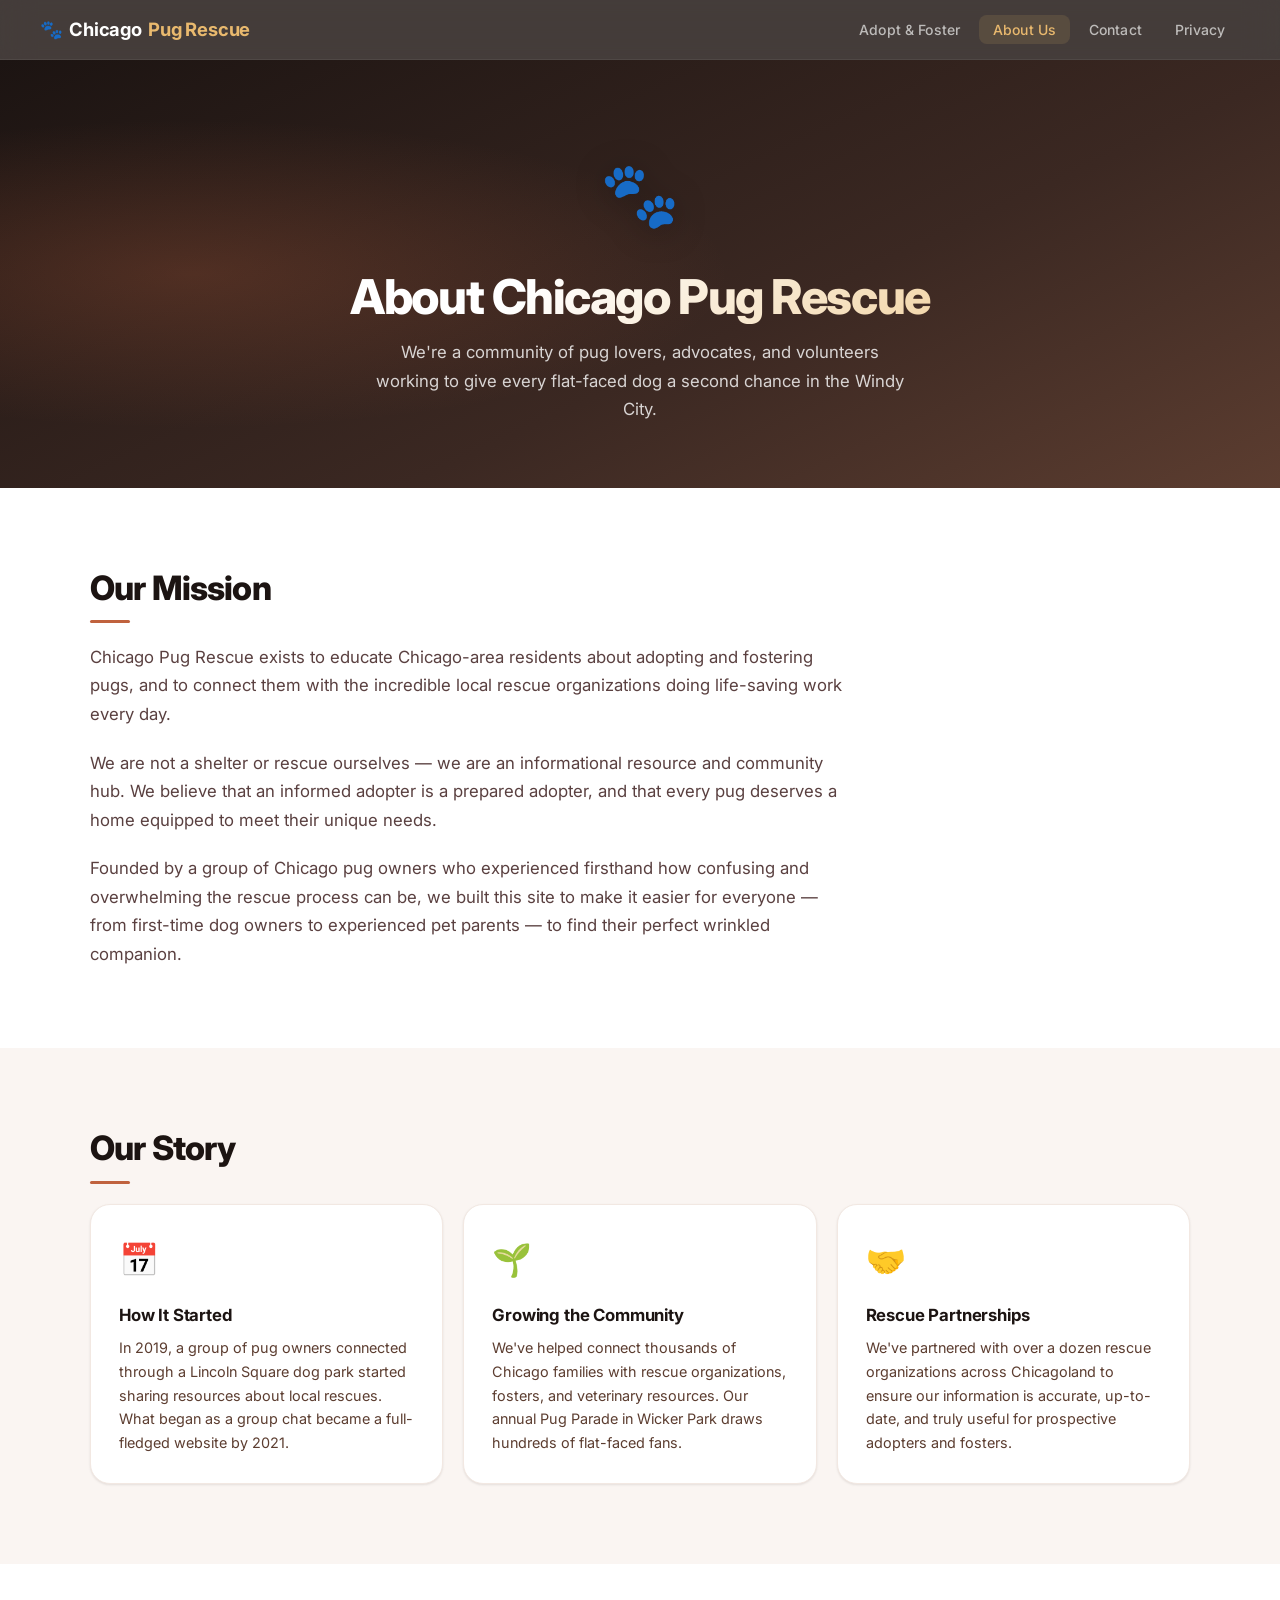
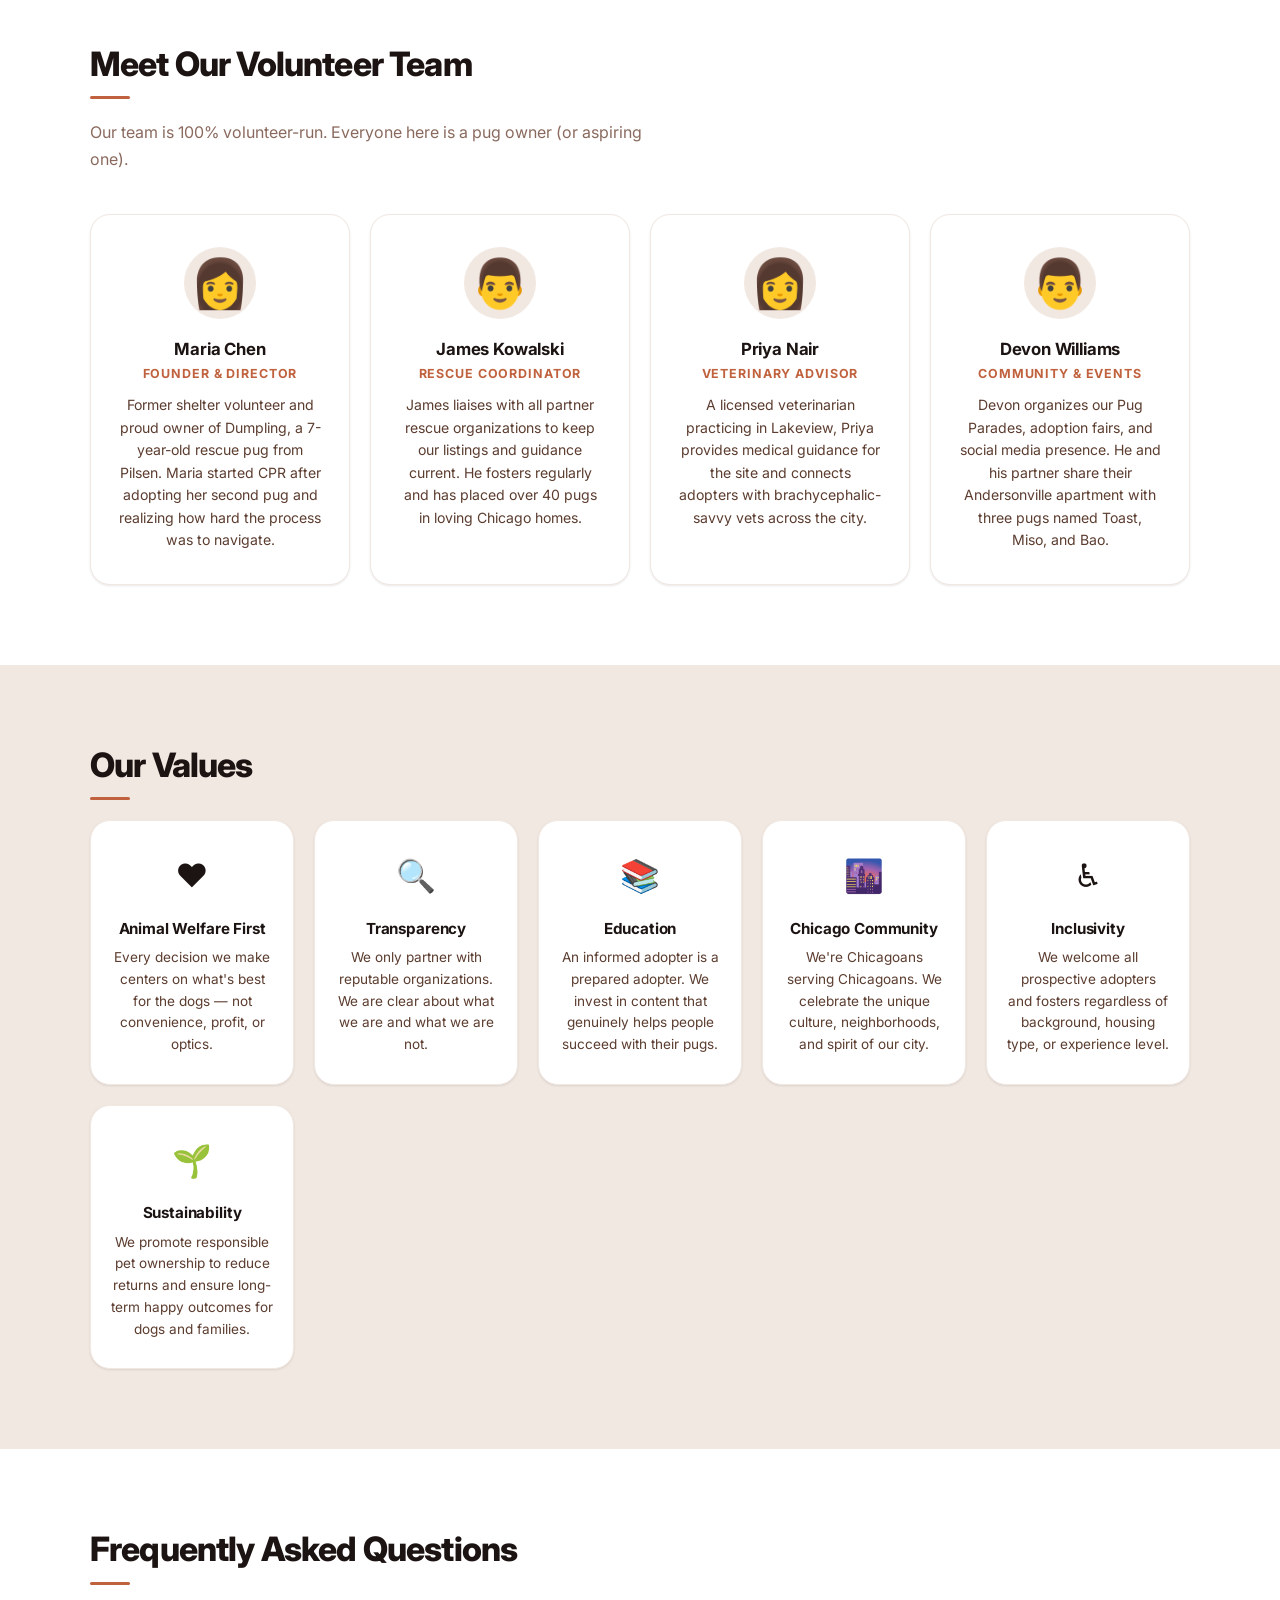
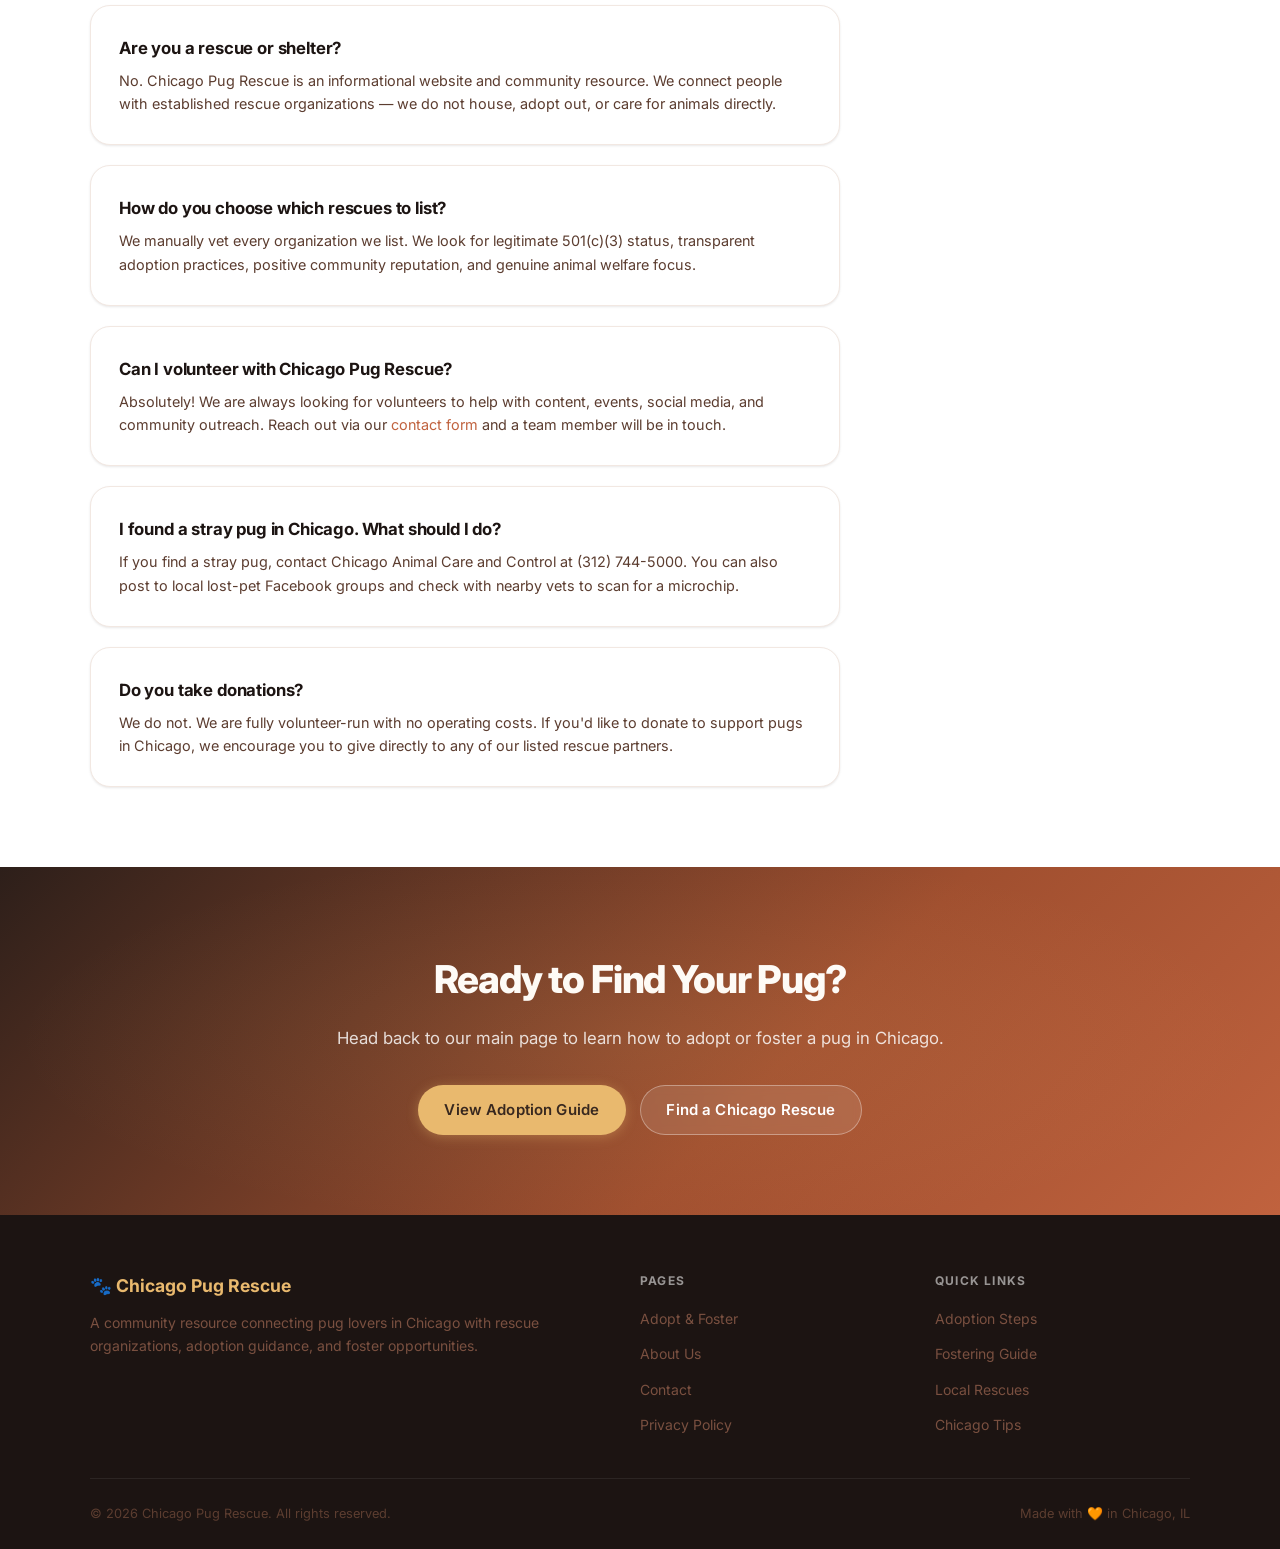
==== commit e4d92c6e: "Modernize site design with Inter font, CSS variables, and refined UI Replaces flat shadows and hardc" ====
--- a/about.html
+++ b/about.html
@@ -5,6 +5,9 @@
   <meta name="viewport" content="width=device-width, initial-scale=1.0" />
   <title>About Us | Chicago Pug Rescue</title>
   <meta name="description" content="Learn about the Chicago Pug Rescue team — passionate pug lovers dedicated to connecting dogs in need with loving Chicago families." />
+  <link rel="preconnect" href="https://fonts.googleapis.com" />
+  <link rel="preconnect" href="https://fonts.gstatic.com" crossorigin />
+  <link href="https://fonts.googleapis.com/css2?family=Inter:wght@400;500;600;700;800&display=swap" rel="stylesheet" />
   <link rel="stylesheet" href="styles.css" />
 </head>
 <body>
--- a/styles.css
+++ b/styles.css
@@ -1,3 +1,36 @@
+/* ===== DESIGN TOKENS ===== */
+:root {
+  --brown-950: #1c1412;
+  --brown-900: #2d1f1a;
+  --brown-800: #3b2822;
+  --brown-700: #5c3d30;
+  --brown-600: #7a5040;
+  --brown-400: #b07a68;
+  --brown-200: #dfc4b8;
+  --brown-100: #f2e8e2;
+  --brown-50:  #faf5f2;
+
+  --accent:       #c0623e;
+  --accent-dark:  #a04f2f;
+  --accent-light: #e8936e;
+  --gold:         #e9b96e;
+
+  --text-primary:   #1c1412;
+  --text-secondary: #5c3d30;
+  --text-muted:     #8a6a5e;
+
+  --radius-sm:  8px;
+  --radius-md:  14px;
+  --radius-lg:  20px;
+  --radius-xl:  28px;
+
+  --shadow-sm:  0 1px 3px rgba(28,20,18,.06), 0 1px 2px rgba(28,20,18,.04);
+  --shadow-md:  0 4px 16px rgba(28,20,18,.08), 0 1px 4px rgba(28,20,18,.04);
+  --shadow-lg:  0 12px 40px rgba(28,20,18,.12), 0 4px 12px rgba(28,20,18,.06);
+
+  --transition: 0.2s cubic-bezier(.4,0,.2,1);
+}
+
 /* ===== RESET & BASE ===== */
 *, *::before, *::after {
   box-sizing: border-box;
@@ -5,152 +38,199 @@
   padding: 0;
 }
 
-html {
-  scroll-behavior: smooth;
-}
+html { scroll-behavior: smooth; }
 
 body {
-  font-family: 'Segoe UI', Tahoma, Geneva, Verdana, sans-serif;
-  color: #3b2f2f;
-  background: #fdf8f4;
+  font-family: 'Inter', 'Segoe UI', system-ui, sans-serif;
+  color: var(--text-primary);
+  background: var(--brown-50);
   line-height: 1.7;
+  -webkit-font-smoothing: antialiased;
 }
 
 a {
-  color: #b85c38;
+  color: var(--accent);
   text-decoration: none;
-}
-
-a:hover {
-  text-decoration: underline;
-}
-
-img {
-  max-width: 100%;
-  display: block;
-}
+  transition: color var(--transition);
+}
+a:hover { color: var(--accent-dark); text-decoration: underline; }
+
+img { max-width: 100%; display: block; }
 
 /* ===== NAV ===== */
 nav {
-  background: #3b2f2f;
-  padding: 0 2rem;
+  background: rgba(28, 20, 18, 0.82);
+  backdrop-filter: blur(16px) saturate(180%);
+  -webkit-backdrop-filter: blur(16px) saturate(180%);
+  padding: 0 2.5rem;
   position: sticky;
   top: 0;
   z-index: 100;
   display: flex;
   align-items: center;
   justify-content: space-between;
-  height: 64px;
-  box-shadow: 0 2px 8px rgba(0,0,0,0.3);
+  height: 60px;
+  border-bottom: 1px solid rgba(255,255,255,0.06);
 }
 
 .nav-logo {
-  font-size: 1.4rem;
-  font-weight: 700;
-  color: #f5c97a;
-  letter-spacing: 0.5px;
-}
-
-.nav-logo span {
-  color: #fff;
-}
+  font-size: 1.15rem;
+  font-weight: 700;
+  color: var(--gold);
+  letter-spacing: -0.2px;
+  display: flex;
+  align-items: center;
+  gap: 0.4rem;
+}
+.nav-logo span { color: #fff; }
 
 .nav-links {
   list-style: none;
   display: flex;
-  gap: 2rem;
-}
-
+  gap: 0.25rem;
+}
 .nav-links a {
-  color: #e8d5c4;
+  color: rgba(255,255,255,0.65);
   font-weight: 500;
-  font-size: 0.95rem;
-  transition: color 0.2s;
-}
-
-.nav-links a:hover,
+  font-size: 0.875rem;
+  padding: 0.4rem 0.9rem;
+  border-radius: var(--radius-sm);
+  transition: color var(--transition), background var(--transition);
+  letter-spacing: 0.01em;
+}
+.nav-links a:hover {
+  color: #fff;
+  background: rgba(255,255,255,0.08);
+  text-decoration: none;
+}
 .nav-links a.active {
-  color: #f5c97a;
-  text-decoration: none;
+  color: var(--gold);
+  background: rgba(233,185,110,0.12);
 }
 
 /* ===== HERO ===== */
 .hero {
-  background: linear-gradient(135deg, #3b2f2f 0%, #6b4226 60%, #b85c38 100%);
+  background:
+    radial-gradient(ellipse 80% 60% at 20% 40%, rgba(192,98,62,.35) 0%, transparent 60%),
+    radial-gradient(ellipse 60% 80% at 80% 60%, rgba(90,40,24,.5) 0%, transparent 60%),
+    linear-gradient(155deg, #1c1412 0%, #3b2822 45%, #5c3d30 100%);
+  color: #fff;
+  text-align: center;
+  padding: 7rem 2rem 5.5rem;
+  position: relative;
+  overflow: hidden;
+}
+.hero::after {
+  content: '';
+  position: absolute;
+  inset: 0;
+  background: url("data:image/svg+xml,%3Csvg viewBox='0 0 200 200' xmlns='http://www.w3.org/2000/svg'%3E%3Cfilter id='n'%3E%3CfeTurbulence type='fractalNoise' baseFrequency='0.75' numOctaves='4' stitchTiles='stitch'/%3E%3C/filter%3E%3Crect width='100%25' height='100%25' filter='url(%23n)' opacity='0.04'/%3E%3C/svg%3E");
+  pointer-events: none;
+}
+
+.hero-emoji {
+  font-size: 4rem;
+  margin-bottom: 1.25rem;
+  display: block;
+  filter: drop-shadow(0 4px 16px rgba(0,0,0,.3));
+}
+.hero h1 {
+  font-size: clamp(2.2rem, 5vw, 3.8rem);
+  font-weight: 800;
+  letter-spacing: -0.03em;
+  line-height: 1.1;
+  margin-bottom: 1.25rem;
+  background: linear-gradient(135deg, #fff 40%, var(--gold));
+  -webkit-background-clip: text;
+  -webkit-text-fill-color: transparent;
+  background-clip: text;
+}
+.hero p {
+  font-size: 1.125rem;
+  max-width: 560px;
+  margin: 0 auto 2.5rem;
+  opacity: 0.8;
+  line-height: 1.65;
+}
+.hero-btns {
+  display: flex;
+  gap: 0.875rem;
+  justify-content: center;
+  flex-wrap: wrap;
+}
+
+/* ===== ABOUT / CONTACT / PRIVACY HEROES ===== */
+.about-hero,
+.contact-hero,
+.privacy-hero {
+  background:
+    radial-gradient(ellipse 70% 60% at 15% 50%, rgba(192,98,62,.25) 0%, transparent 60%),
+    linear-gradient(155deg, #1c1412 0%, #3b2822 60%, #5c3d30 100%);
   color: #fff;
   text-align: center;
   padding: 5rem 2rem 4rem;
-  position: relative;
-  overflow: hidden;
-}
-
-.hero::before {
-  content: '';
-  position: absolute;
-  inset: 0;
-  background: url("data:image/svg+xml,%3Csvg width='60' height='60' viewBox='0 0 60 60' xmlns='http://www.w3.org/2000/svg'%3E%3Cg fill='none' fill-rule='evenodd'%3E%3Cg fill='%23ffffff' fill-opacity='0.04'%3E%3Cpath d='M36 34v-4h-2v4h-4v2h4v4h2v-4h4v-2h-4zm0-30V0h-2v4h-4v2h4v4h2V6h4V4h-4zM6 34v-4H4v4H0v2h4v4h2v-4h4v-2H6zM6 4V0H4v4H0v2h4v4h2V6h4V4H6z'/%3E%3C/g%3E%3C/g%3E%3C/svg%3E");
-}
-
-.hero-emoji {
-  font-size: 5rem;
-  margin-bottom: 1rem;
-  display: block;
-}
-
-.hero h1 {
-  font-size: clamp(2rem, 5vw, 3.5rem);
+}
+.about-hero h1,
+.contact-hero h1,
+.privacy-hero h1 {
+  font-size: clamp(1.9rem, 4vw, 3rem);
   font-weight: 800;
-  margin-bottom: 1rem;
-  text-shadow: 0 2px 8px rgba(0,0,0,0.3);
-}
-
-.hero p {
-  font-size: 1.2rem;
-  max-width: 600px;
-  margin: 0 auto 2rem;
-  opacity: 0.9;
-}
-
-.hero-btns {
-  display: flex;
-  gap: 1rem;
-  justify-content: center;
-  flex-wrap: wrap;
+  letter-spacing: -0.03em;
+  line-height: 1.15;
+  margin-bottom: 0.875rem;
+  background: linear-gradient(135deg, #fff 40%, var(--gold));
+  -webkit-background-clip: text;
+  -webkit-text-fill-color: transparent;
+  background-clip: text;
+}
+.about-hero p,
+.contact-hero p,
+.privacy-hero p {
+  opacity: 0.8;
+  max-width: 540px;
+  margin: 0 auto;
+  font-size: 1.05rem;
 }
 
 /* ===== BUTTONS ===== */
 .btn {
-  display: inline-block;
-  padding: 0.75rem 1.75rem;
-  border-radius: 50px;
+  display: inline-flex;
+  align-items: center;
+  padding: 0.7rem 1.6rem;
+  border-radius: 100px;
   font-weight: 600;
-  font-size: 1rem;
+  font-size: 0.9375rem;
   cursor: pointer;
-  transition: transform 0.15s, box-shadow 0.15s;
-  border: 2px solid transparent;
-}
-
+  transition: transform var(--transition), box-shadow var(--transition), background var(--transition), color var(--transition);
+  border: 1.5px solid transparent;
+  letter-spacing: 0.01em;
+}
 .btn:hover {
   transform: translateY(-2px);
-  box-shadow: 0 6px 20px rgba(0,0,0,0.2);
   text-decoration: none;
 }
-
 .btn-primary {
-  background: #f5c97a;
-  color: #3b2f2f;
-}
-
+  background: var(--gold);
+  color: var(--brown-900);
+  box-shadow: 0 2px 12px rgba(233,185,110,.35);
+}
+.btn-primary:hover {
+  background: #f2ca7e;
+  box-shadow: 0 6px 24px rgba(233,185,110,.45);
+}
 .btn-secondary {
-  background: transparent;
-  border-color: #fff;
+  background: rgba(255,255,255,0.1);
+  border-color: rgba(255,255,255,0.35);
   color: #fff;
+  backdrop-filter: blur(4px);
+}
+.btn-secondary:hover {
+  background: rgba(255,255,255,0.18);
+  border-color: rgba(255,255,255,0.55);
 }
 
 /* ===== SECTIONS ===== */
-section {
-  padding: 4rem 2rem;
-}
+section { padding: 5rem 2rem; }
 
 .container {
   max-width: 1100px;
@@ -158,109 +238,122 @@
 }
 
 .section-title {
-  font-size: clamp(1.6rem, 3vw, 2.2rem);
-  font-weight: 700;
-  color: #3b2f2f;
+  font-size: clamp(1.5rem, 2.8vw, 2.1rem);
+  font-weight: 800;
+  color: var(--text-primary);
+  letter-spacing: -0.025em;
+  line-height: 1.2;
   margin-bottom: 0.5rem;
 }
-
 .section-subtitle {
-  color: #7a5c50;
-  font-size: 1.05rem;
+  color: var(--text-muted);
+  font-size: 1rem;
   margin-bottom: 2.5rem;
-}
-
+  max-width: 560px;
+}
 .divider {
-  width: 60px;
-  height: 4px;
-  background: #b85c38;
+  width: 40px;
+  height: 3px;
+  background: var(--accent);
   border-radius: 2px;
-  margin: 0.75rem 0 1.5rem;
-}
+  margin: 0.75rem 0 1.25rem;
+}
+
+/* ===== BG ALTERNATING ===== */
+.bg-light  { background: var(--brown-50); }
+.bg-white  { background: #fff; }
+.bg-warm   { background: var(--brown-100); }
 
 /* ===== CARDS ===== */
 .cards-grid {
   display: grid;
   grid-template-columns: repeat(auto-fit, minmax(280px, 1fr));
-  gap: 1.5rem;
-}
-
+  gap: 1.25rem;
+}
 .card {
   background: #fff;
-  border-radius: 16px;
-  padding: 2rem;
-  box-shadow: 0 2px 12px rgba(59,47,47,0.08);
-  border: 1px solid #f0e6de;
-  transition: transform 0.2s, box-shadow 0.2s;
-}
-
+  border-radius: var(--radius-lg);
+  padding: 1.75rem;
+  box-shadow: var(--shadow-sm);
+  border: 1px solid var(--brown-100);
+  transition: transform var(--transition), box-shadow var(--transition), border-color var(--transition);
+}
 .card:hover {
-  transform: translateY(-4px);
-  box-shadow: 0 8px 24px rgba(59,47,47,0.14);
-}
-
+  transform: translateY(-3px);
+  box-shadow: var(--shadow-md);
+  border-color: var(--brown-200);
+}
 .card-icon {
-  font-size: 2.5rem;
-  margin-bottom: 1rem;
-}
-
+  font-size: 2rem;
+  margin-bottom: 0.875rem;
+}
 .card h3 {
-  font-size: 1.2rem;
-  font-weight: 700;
-  margin-bottom: 0.5rem;
-  color: #3b2f2f;
-}
-
+  font-size: 1.05rem;
+  font-weight: 700;
+  margin-bottom: 0.4rem;
+  color: var(--text-primary);
+  letter-spacing: -0.01em;
+}
 .card p {
-  color: #6b5050;
-  font-size: 0.95rem;
+  color: var(--text-secondary);
+  font-size: 0.9rem;
+  line-height: 1.65;
 }
 
 /* ===== ORG LIST ===== */
 .org-list {
   display: grid;
   grid-template-columns: repeat(auto-fit, minmax(300px, 1fr));
-  gap: 1.5rem;
-}
-
+  gap: 1.25rem;
+}
 .org-card {
   background: #fff;
-  border-radius: 16px;
+  border-radius: var(--radius-lg);
   padding: 1.75rem;
-  box-shadow: 0 2px 12px rgba(59,47,47,0.08);
-  border-left: 5px solid #b85c38;
-}
-
+  box-shadow: var(--shadow-sm);
+  border: 1px solid var(--brown-100);
+  transition: transform var(--transition), box-shadow var(--transition);
+  position: relative;
+  overflow: hidden;
+}
+.org-card::before {
+  content: '';
+  position: absolute;
+  left: 0; top: 0; bottom: 0;
+  width: 4px;
+  background: linear-gradient(180deg, var(--accent), var(--accent-light));
+  border-radius: 4px 0 0 4px;
+}
+.org-card:hover {
+  transform: translateY(-3px);
+  box-shadow: var(--shadow-md);
+}
 .org-card h3 {
-  font-size: 1.15rem;
-  font-weight: 700;
-  color: #3b2f2f;
+  font-size: 1.05rem;
+  font-weight: 700;
+  color: var(--text-primary);
   margin-bottom: 0.4rem;
-}
-
+  letter-spacing: -0.01em;
+}
 .org-card .org-type {
   display: inline-block;
-  background: #f5e6d8;
-  color: #b85c38;
-  font-size: 0.78rem;
-  font-weight: 600;
-  padding: 0.2rem 0.7rem;
-  border-radius: 20px;
+  background: #fef0e8;
+  color: var(--accent-dark);
+  font-size: 0.72rem;
+  font-weight: 700;
+  padding: 0.2rem 0.65rem;
+  border-radius: 100px;
   margin-bottom: 0.75rem;
   text-transform: uppercase;
-  letter-spacing: 0.5px;
-}
-
+  letter-spacing: 0.06em;
+}
 .org-card p {
-  color: #6b5050;
-  font-size: 0.92rem;
-  margin-bottom: 0.4rem;
-}
-
-.org-card a {
-  font-size: 0.92rem;
-  font-weight: 600;
-}
+  color: var(--text-secondary);
+  font-size: 0.88rem;
+  margin-bottom: 0.35rem;
+  line-height: 1.6;
+}
+.org-card a { font-size: 0.88rem; font-weight: 600; }
 
 /* ===== STEPS ===== */
 .steps-list {
@@ -268,172 +361,159 @@
   list-style: none;
   display: flex;
   flex-direction: column;
-  gap: 1.25rem;
-  max-width: 750px;
-}
-
+  gap: 1rem;
+  max-width: 720px;
+}
 .step-item {
   counter-increment: steps;
   display: flex;
   align-items: flex-start;
   gap: 1.25rem;
   background: #fff;
-  border-radius: 14px;
+  border-radius: var(--radius-md);
   padding: 1.5rem;
-  box-shadow: 0 2px 10px rgba(59,47,47,0.07);
-  border: 1px solid #f0e6de;
-}
-
+  box-shadow: var(--shadow-sm);
+  border: 1px solid var(--brown-100);
+  transition: box-shadow var(--transition);
+}
+.step-item:hover { box-shadow: var(--shadow-md); }
 .step-item::before {
   content: counter(steps);
   flex-shrink: 0;
-  width: 42px;
-  height: 42px;
-  background: #b85c38;
+  width: 38px;
+  height: 38px;
+  background: linear-gradient(135deg, var(--accent), var(--accent-dark));
   color: #fff;
   border-radius: 50%;
   display: flex;
   align-items: center;
   justify-content: center;
   font-weight: 800;
-  font-size: 1.1rem;
-}
-
+  font-size: 0.95rem;
+  box-shadow: 0 2px 8px rgba(192,98,62,.35);
+}
 .step-item h4 {
   font-weight: 700;
-  color: #3b2f2f;
-  margin-bottom: 0.25rem;
-}
-
+  color: var(--text-primary);
+  margin-bottom: 0.2rem;
+  letter-spacing: -0.01em;
+  font-size: 1rem;
+}
 .step-item p {
-  color: #6b5050;
-  font-size: 0.93rem;
+  color: var(--text-secondary);
+  font-size: 0.9rem;
 }
 
 /* ===== TIPS BOX ===== */
 .tips-box {
-  background: linear-gradient(135deg, #fdf0e4, #fff8f2);
-  border-radius: 20px;
-  padding: 2.5rem;
-  border: 1px solid #f0d8c4;
-}
-
+  background: #fff;
+  border-radius: var(--radius-xl);
+  padding: 2.75rem;
+  border: 1px solid var(--brown-100);
+  box-shadow: var(--shadow-md);
+}
 .tips-grid {
   display: grid;
   grid-template-columns: repeat(auto-fit, minmax(240px, 1fr));
-  gap: 1rem;
+  gap: 1.25rem;
   margin-top: 1.5rem;
 }
-
 .tip-item {
   display: flex;
   gap: 0.75rem;
   align-items: flex-start;
-}
-
+  background: var(--brown-50);
+  border-radius: var(--radius-md);
+  padding: 1rem 1.1rem;
+}
 .tip-icon {
-  font-size: 1.4rem;
+  font-size: 1.3rem;
   flex-shrink: 0;
-  margin-top: 2px;
-}
-
+  margin-top: 1px;
+}
 .tip-item p {
-  font-size: 0.93rem;
-  color: #5a4040;
-}
-
-/* ===== BANNER ===== */
+  font-size: 0.88rem;
+  color: var(--text-secondary);
+  line-height: 1.6;
+}
+
+/* ===== CTA BANNER ===== */
 .cta-banner {
-  background: linear-gradient(135deg, #b85c38, #6b4226);
+  background: linear-gradient(135deg, var(--brown-900) 0%, var(--accent-dark) 60%, var(--accent) 100%);
   color: #fff;
   text-align: center;
-  padding: 4rem 2rem;
-  border-radius: 0;
-}
-
+  padding: 5rem 2rem;
+  position: relative;
+  overflow: hidden;
+}
+.cta-banner::before {
+  content: '';
+  position: absolute;
+  inset: 0;
+  background: radial-gradient(ellipse 70% 80% at 50% 50%, rgba(233,185,110,.1) 0%, transparent 70%);
+  pointer-events: none;
+}
 .cta-banner h2 {
   font-size: clamp(1.6rem, 3vw, 2.4rem);
+  font-weight: 800;
+  letter-spacing: -0.03em;
   margin-bottom: 0.75rem;
 }
-
 .cta-banner p {
-  opacity: 0.9;
+  opacity: 0.82;
   margin-bottom: 2rem;
   font-size: 1.05rem;
 }
 
-/* ===== BG ALTERNATING ===== */
-.bg-light {
-  background: #fdf8f4;
-}
-
-.bg-white {
-  background: #fff;
-}
-
-.bg-warm {
-  background: #f9f0e8;
-}
-
 /* ===== ABOUT PAGE ===== */
-.about-hero {
-  background: linear-gradient(135deg, #3b2f2f, #6b4226);
-  color: #fff;
-  text-align: center;
-  padding: 4rem 2rem;
-}
-
-.about-hero h1 {
-  font-size: clamp(2rem, 4vw, 3rem);
-  font-weight: 800;
-  margin-bottom: 0.75rem;
-}
-
-.about-hero p {
-  opacity: 0.9;
-  max-width: 580px;
-  margin: 0 auto;
-  font-size: 1.1rem;
-}
-
 .team-grid {
   display: grid;
   grid-template-columns: repeat(auto-fit, minmax(220px, 1fr));
-  gap: 1.5rem;
-}
-
+  gap: 1.25rem;
+}
 .team-card {
   background: #fff;
-  border-radius: 16px;
-  padding: 2rem;
+  border-radius: var(--radius-lg);
+  padding: 2rem 1.75rem;
   text-align: center;
-  box-shadow: 0 2px 12px rgba(59,47,47,0.08);
-  border: 1px solid #f0e6de;
-}
-
+  box-shadow: var(--shadow-sm);
+  border: 1px solid var(--brown-100);
+  transition: transform var(--transition), box-shadow var(--transition);
+}
+.team-card:hover {
+  transform: translateY(-3px);
+  box-shadow: var(--shadow-md);
+}
 .team-avatar {
-  font-size: 3.5rem;
-  margin-bottom: 1rem;
-}
-
+  font-size: 3rem;
+  margin-bottom: 0.875rem;
+  width: 72px;
+  height: 72px;
+  background: var(--brown-100);
+  border-radius: 50%;
+  display: flex;
+  align-items: center;
+  justify-content: center;
+  margin: 0 auto 1rem;
+}
 .team-card h3 {
-  font-size: 1.1rem;
-  font-weight: 700;
-  color: #3b2f2f;
-}
-
+  font-size: 1.05rem;
+  font-weight: 700;
+  color: var(--text-primary);
+  letter-spacing: -0.01em;
+}
 .team-card .role {
-  color: #b85c38;
+  color: var(--accent);
+  font-size: 0.78rem;
+  font-weight: 700;
+  text-transform: uppercase;
+  letter-spacing: 0.07em;
+  margin-bottom: 0.625rem;
+}
+.team-card p {
+  color: var(--text-secondary);
   font-size: 0.88rem;
-  font-weight: 600;
-  text-transform: uppercase;
-  letter-spacing: 0.5px;
-  margin-bottom: 0.5rem;
-}
-
-.team-card p {
-  color: #6b5050;
-  font-size: 0.9rem;
+  line-height: 1.6;
 }
 
 .values-grid {
@@ -441,326 +521,254 @@
   grid-template-columns: repeat(auto-fit, minmax(200px, 1fr));
   gap: 1.25rem;
 }
-
 .value-item {
   text-align: center;
   padding: 1.75rem 1.25rem;
   background: #fff;
-  border-radius: 14px;
-  box-shadow: 0 2px 10px rgba(59,47,47,0.07);
-}
-
-.value-item .v-icon {
-  font-size: 2.5rem;
-  margin-bottom: 0.75rem;
-}
-
+  border-radius: var(--radius-lg);
+  box-shadow: var(--shadow-sm);
+  border: 1px solid var(--brown-100);
+  transition: transform var(--transition);
+}
+.value-item:hover { transform: translateY(-2px); }
+.value-item .v-icon { font-size: 2rem; margin-bottom: 0.75rem; }
 .value-item h4 {
   font-weight: 700;
-  color: #3b2f2f;
-  margin-bottom: 0.4rem;
-}
-
+  color: var(--text-primary);
+  margin-bottom: 0.35rem;
+  font-size: 0.95rem;
+  letter-spacing: -0.01em;
+}
 .value-item p {
-  color: #6b5050;
-  font-size: 0.88rem;
+  color: var(--text-secondary);
+  font-size: 0.85rem;
+  line-height: 1.6;
 }
 
 /* ===== PRIVACY PAGE ===== */
-.privacy-hero {
-  background: linear-gradient(135deg, #3b2f2f, #6b4226);
-  color: #fff;
-  text-align: center;
-  padding: 4rem 2rem;
-}
-
-.privacy-hero h1 {
-  font-size: clamp(2rem, 4vw, 3rem);
-  font-weight: 800;
-  margin-bottom: 0.75rem;
-}
+.privacy-hero p { color: rgba(255,255,255,0.8); }
 
 .privacy-content {
-  max-width: 800px;
+  max-width: 780px;
   margin: 0 auto;
 }
-
 .privacy-content h2 {
-  font-size: 1.4rem;
-  font-weight: 700;
-  color: #3b2f2f;
-  margin: 2.5rem 0 0.75rem;
-}
-
-.privacy-content h2:first-of-type {
-  margin-top: 0;
-}
-
+  font-size: 1.25rem;
+  font-weight: 700;
+  color: var(--text-primary);
+  margin: 2.5rem 0 0.625rem;
+  letter-spacing: -0.02em;
+}
+.privacy-content h2:first-of-type { margin-top: 0; }
 .privacy-content p,
 .privacy-content li {
-  color: #5a4040;
-  font-size: 0.97rem;
+  color: var(--text-secondary);
+  font-size: 0.95rem;
   margin-bottom: 0.75rem;
-}
-
+  line-height: 1.75;
+}
 .privacy-content ul {
   padding-left: 1.5rem;
   margin-bottom: 0.75rem;
 }
-
-.privacy-content li {
-  margin-bottom: 0.4rem;
-}
-
+.privacy-content li { margin-bottom: 0.375rem; }
 .privacy-updated {
-  background: #f5e6d8;
-  color: #7a4a30;
-  border-radius: 8px;
-  padding: 0.75rem 1.25rem;
-  font-size: 0.88rem;
+  background: #fef0e8;
+  color: var(--accent-dark);
+  border-radius: var(--radius-sm);
+  padding: 0.625rem 1.1rem;
+  font-size: 0.85rem;
+  font-weight: 600;
   margin-bottom: 2.5rem;
   display: inline-block;
 }
 
+/* ===== CONTACT PAGE ===== */
+.contact-layout {
+  display: grid;
+  grid-template-columns: 1fr 320px;
+  gap: 3rem;
+  align-items: start;
+}
+.contact-form-wrap { min-width: 0; }
+.contact-form {
+  display: flex;
+  flex-direction: column;
+  gap: 1.125rem;
+  margin-top: 1.5rem;
+}
+.form-group {
+  display: flex;
+  flex-direction: column;
+  gap: 0.375rem;
+}
+.form-group label {
+  font-weight: 600;
+  color: var(--text-primary);
+  font-size: 0.875rem;
+}
+.required { color: var(--accent); }
+.form-group input,
+.form-group select,
+.form-group textarea {
+  padding: 0.65rem 0.9rem;
+  border: 1.5px solid var(--brown-200);
+  border-radius: var(--radius-sm);
+  font-family: inherit;
+  font-size: 0.9375rem;
+  color: var(--text-primary);
+  background: #fff;
+  transition: border-color var(--transition), box-shadow var(--transition);
+  width: 100%;
+}
+.form-group input:focus,
+.form-group select:focus,
+.form-group textarea:focus {
+  outline: none;
+  border-color: var(--accent);
+  box-shadow: 0 0 0 3px rgba(192,98,62,.12);
+}
+.form-group textarea {
+  resize: vertical;
+  min-height: 130px;
+}
+.form-check { flex-direction: row; align-items: center; }
+.checkbox-label {
+  display: flex;
+  align-items: center;
+  gap: 0.6rem;
+  cursor: pointer;
+  font-weight: 400;
+  color: var(--text-secondary);
+  font-size: 0.9rem;
+}
+.checkbox-label input[type="checkbox"] {
+  width: 16px;
+  height: 16px;
+  flex-shrink: 0;
+  accent-color: var(--accent);
+  cursor: pointer;
+}
+.btn-submit {
+  align-self: flex-start;
+  background: linear-gradient(135deg, var(--accent), var(--accent-dark));
+  color: #fff;
+  border: none;
+  padding: 0.75rem 2rem;
+  border-radius: 100px;
+  font-size: 0.9375rem;
+  font-weight: 700;
+  cursor: pointer;
+  transition: transform var(--transition), box-shadow var(--transition);
+  box-shadow: 0 2px 12px rgba(192,98,62,.3);
+  letter-spacing: 0.01em;
+}
+.btn-submit:hover {
+  transform: translateY(-2px);
+  box-shadow: 0 6px 24px rgba(192,98,62,.4);
+}
+.contact-sidebar {
+  display: flex;
+  flex-direction: column;
+  gap: 0.875rem;
+  position: sticky;
+  top: 80px;
+}
+.contact-info-card {
+  background: #fff;
+  border: 1px solid var(--brown-100);
+  border-radius: var(--radius-md);
+  padding: 1.375rem;
+  box-shadow: var(--shadow-sm);
+}
+.contact-info-icon { font-size: 1.5rem; margin-bottom: 0.5rem; }
+.contact-info-card h3 {
+  font-size: 0.9375rem;
+  font-weight: 700;
+  color: var(--text-primary);
+  margin-bottom: 0.35rem;
+  letter-spacing: -0.01em;
+}
+.contact-info-card p {
+  color: var(--text-secondary);
+  font-size: 0.875rem;
+  margin-bottom: 0.25rem;
+  line-height: 1.6;
+}
+
 /* ===== FOOTER ===== */
 footer {
-  background: #3b2f2f;
-  color: #c4a898;
-  padding: 3rem 2rem 1.5rem;
-}
-
+  background: var(--brown-950);
+  color: var(--brown-400);
+  padding: 3.5rem 2rem 1.5rem;
+}
 .footer-inner {
   max-width: 1100px;
   margin: 0 auto;
   display: grid;
   grid-template-columns: 2fr 1fr 1fr;
-  gap: 2rem;
-  padding-bottom: 2rem;
-  border-bottom: 1px solid rgba(255,255,255,0.1);
-}
-
+  gap: 2.5rem;
+  padding-bottom: 2.5rem;
+  border-bottom: 1px solid rgba(255,255,255,0.07);
+}
 .footer-brand {
-  font-size: 1.3rem;
-  font-weight: 700;
-  color: #f5c97a;
-  margin-bottom: 0.5rem;
-}
-
+  font-size: 1.1rem;
+  font-weight: 700;
+  color: var(--gold);
+  margin-bottom: 0.625rem;
+  display: flex;
+  align-items: center;
+  gap: 0.375rem;
+}
 .footer-inner p {
-  font-size: 0.9rem;
-  color: #a08070;
-}
-
+  font-size: 0.875rem;
+  color: var(--brown-600);
+  line-height: 1.65;
+}
 .footer-inner h4 {
-  color: #e8d5c4;
-  font-size: 0.95rem;
-  font-weight: 700;
-  margin-bottom: 0.75rem;
+  color: rgba(255,255,255,0.55);
+  font-size: 0.75rem;
+  font-weight: 700;
+  margin-bottom: 0.875rem;
   text-transform: uppercase;
-  letter-spacing: 0.5px;
-}
-
+  letter-spacing: 0.1em;
+}
 .footer-links {
   list-style: none;
   display: flex;
   flex-direction: column;
   gap: 0.5rem;
 }
-
 .footer-links a {
-  color: #a08070;
-  font-size: 0.9rem;
-  transition: color 0.2s;
-}
-
+  color: var(--brown-600);
+  font-size: 0.875rem;
+  transition: color var(--transition);
+}
 .footer-links a:hover {
-  color: #f5c97a;
+  color: var(--gold);
   text-decoration: none;
 }
-
 .footer-bottom {
   max-width: 1100px;
-  margin: 1.25rem auto 0;
+  margin: 1.5rem auto 0;
   display: flex;
   justify-content: space-between;
   align-items: center;
-  font-size: 0.85rem;
-  color: #7a6060;
+  font-size: 0.8rem;
+  color: var(--brown-700);
   flex-wrap: wrap;
   gap: 0.5rem;
 }
 
-/* ===== CONTACT PAGE ===== */
-.contact-hero {
-  background: linear-gradient(135deg, #3b2f2f, #6b4226);
-  color: #fff;
-  text-align: center;
-  padding: 4rem 2rem;
-}
-
-.contact-hero h1 {
-  font-size: clamp(2rem, 4vw, 3rem);
-  font-weight: 800;
-  margin-bottom: 0.75rem;
-}
-
-.contact-hero p {
-  opacity: 0.9;
-  max-width: 560px;
-  margin: 0 auto;
-  font-size: 1.1rem;
-}
-
-.contact-layout {
-  display: grid;
-  grid-template-columns: 1fr 340px;
-  gap: 3rem;
-  align-items: start;
-}
-
-.contact-form-wrap {
-  min-width: 0;
-}
-
-.contact-form {
-  display: flex;
-  flex-direction: column;
-  gap: 1.25rem;
-  margin-top: 1.5rem;
-}
-
-.form-group {
-  display: flex;
-  flex-direction: column;
-  gap: 0.4rem;
-}
-
-.form-group label {
-  font-weight: 600;
-  color: #3b2f2f;
-  font-size: 0.95rem;
-}
-
-.required {
-  color: #b85c38;
-}
-
-.form-group input,
-.form-group select,
-.form-group textarea {
-  padding: 0.7rem 1rem;
-  border: 1.5px solid #e0cfc8;
-  border-radius: 10px;
-  font-family: inherit;
-  font-size: 0.97rem;
-  color: #3b2f2f;
-  background: #fff;
-  transition: border-color 0.2s, box-shadow 0.2s;
-  width: 100%;
-}
-
-.form-group input:focus,
-.form-group select:focus,
-.form-group textarea:focus {
-  outline: none;
-  border-color: #b85c38;
-  box-shadow: 0 0 0 3px rgba(184, 92, 56, 0.12);
-}
-
-.form-group textarea {
-  resize: vertical;
-  min-height: 140px;
-}
-
-.form-check {
-  flex-direction: row;
-  align-items: center;
-}
-
-.checkbox-label {
-  display: flex;
-  align-items: center;
-  gap: 0.6rem;
-  cursor: pointer;
-  font-weight: 400;
-  color: #5a4040;
-  font-size: 0.93rem;
-}
-
-.checkbox-label input[type="checkbox"] {
-  width: 18px;
-  height: 18px;
-  flex-shrink: 0;
-  accent-color: #b85c38;
-  cursor: pointer;
-}
-
-.btn-submit {
-  align-self: flex-start;
-  background: #b85c38;
-  color: #fff;
-  border: none;
-  padding: 0.8rem 2rem;
-  border-radius: 50px;
-  font-size: 1rem;
-  font-weight: 700;
-  cursor: pointer;
-  transition: transform 0.15s, box-shadow 0.15s, background 0.2s;
-}
-
-.btn-submit:hover {
-  background: #9a4a2c;
-  transform: translateY(-2px);
-  box-shadow: 0 6px 20px rgba(0,0,0,0.2);
-}
-
-.contact-sidebar {
-  display: flex;
-  flex-direction: column;
-  gap: 1rem;
-}
-
-.contact-info-card {
-  background: #fdf8f4;
-  border: 1px solid #f0e6de;
-  border-radius: 14px;
-  padding: 1.5rem;
-}
-
-.contact-info-icon {
-  font-size: 1.8rem;
-  margin-bottom: 0.5rem;
-}
-
-.contact-info-card h3 {
-  font-size: 1rem;
-  font-weight: 700;
-  color: #3b2f2f;
-  margin-bottom: 0.4rem;
-}
-
-.contact-info-card p {
-  color: #6b5050;
-  font-size: 0.9rem;
-  margin-bottom: 0.3rem;
-}
-
 /* ===== RESPONSIVE ===== */
-@media (max-width: 700px) {
-  nav {
-    padding: 0 1rem;
-  }
-  .nav-links {
-    gap: 1rem;
-  }
-  .footer-inner {
-    grid-template-columns: 1fr;
-  }
-  .footer-bottom {
-    flex-direction: column;
-    text-align: center;
-  }
-  .contact-layout {
-    grid-template-columns: 1fr;
-  }
-}
+@media (max-width: 768px) {
+  nav { padding: 0 1.25rem; }
+  .nav-links { gap: 0; }
+  .nav-links a { padding: 0.4rem 0.6rem; font-size: 0.8rem; }
+  .hero { padding: 5rem 1.5rem 4rem; }
+  .tips-box { padding: 1.75rem; }
+  .footer-inner { grid-template-columns: 1fr; gap: 1.75rem; }
+  .footer-bottom { flex-direction: column; text-align: center; }
+  .contact-layout { grid-template-columns: 1fr; }
+  .contact-sidebar { position: static; }
+}
